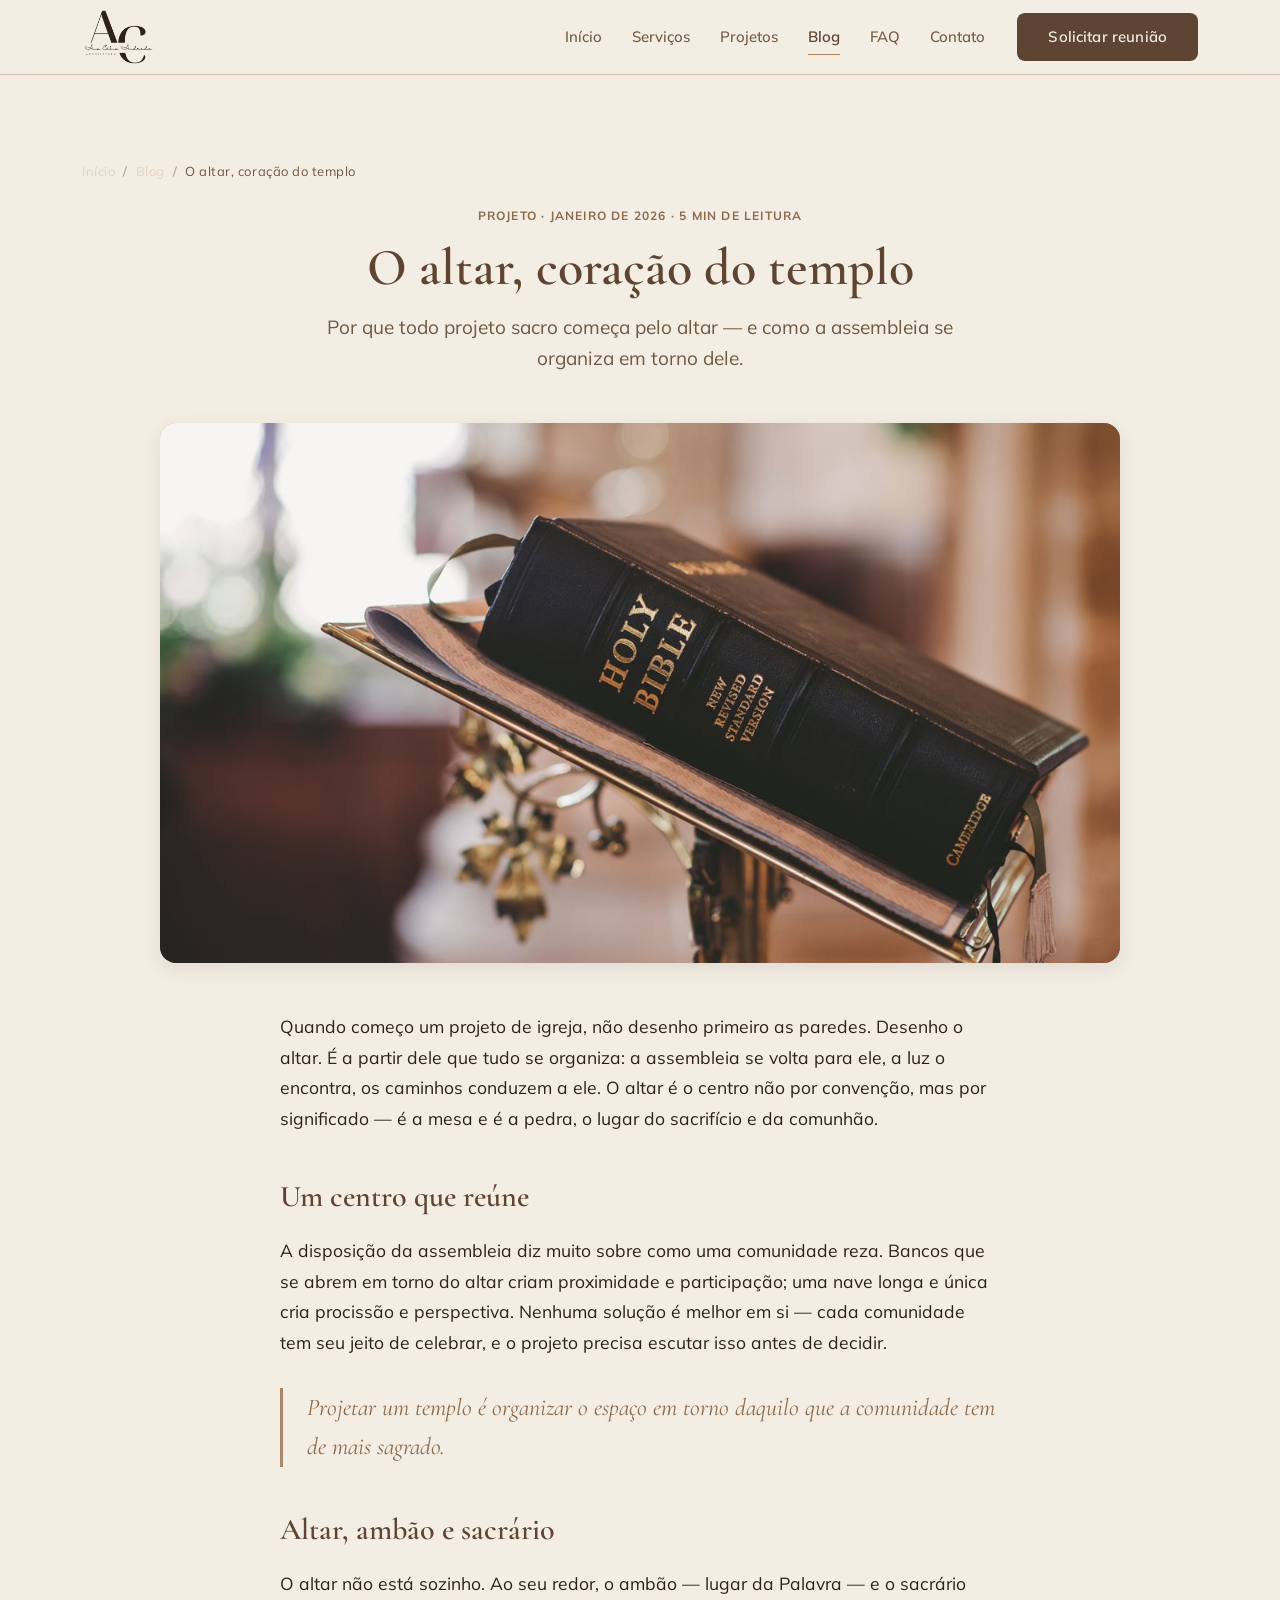
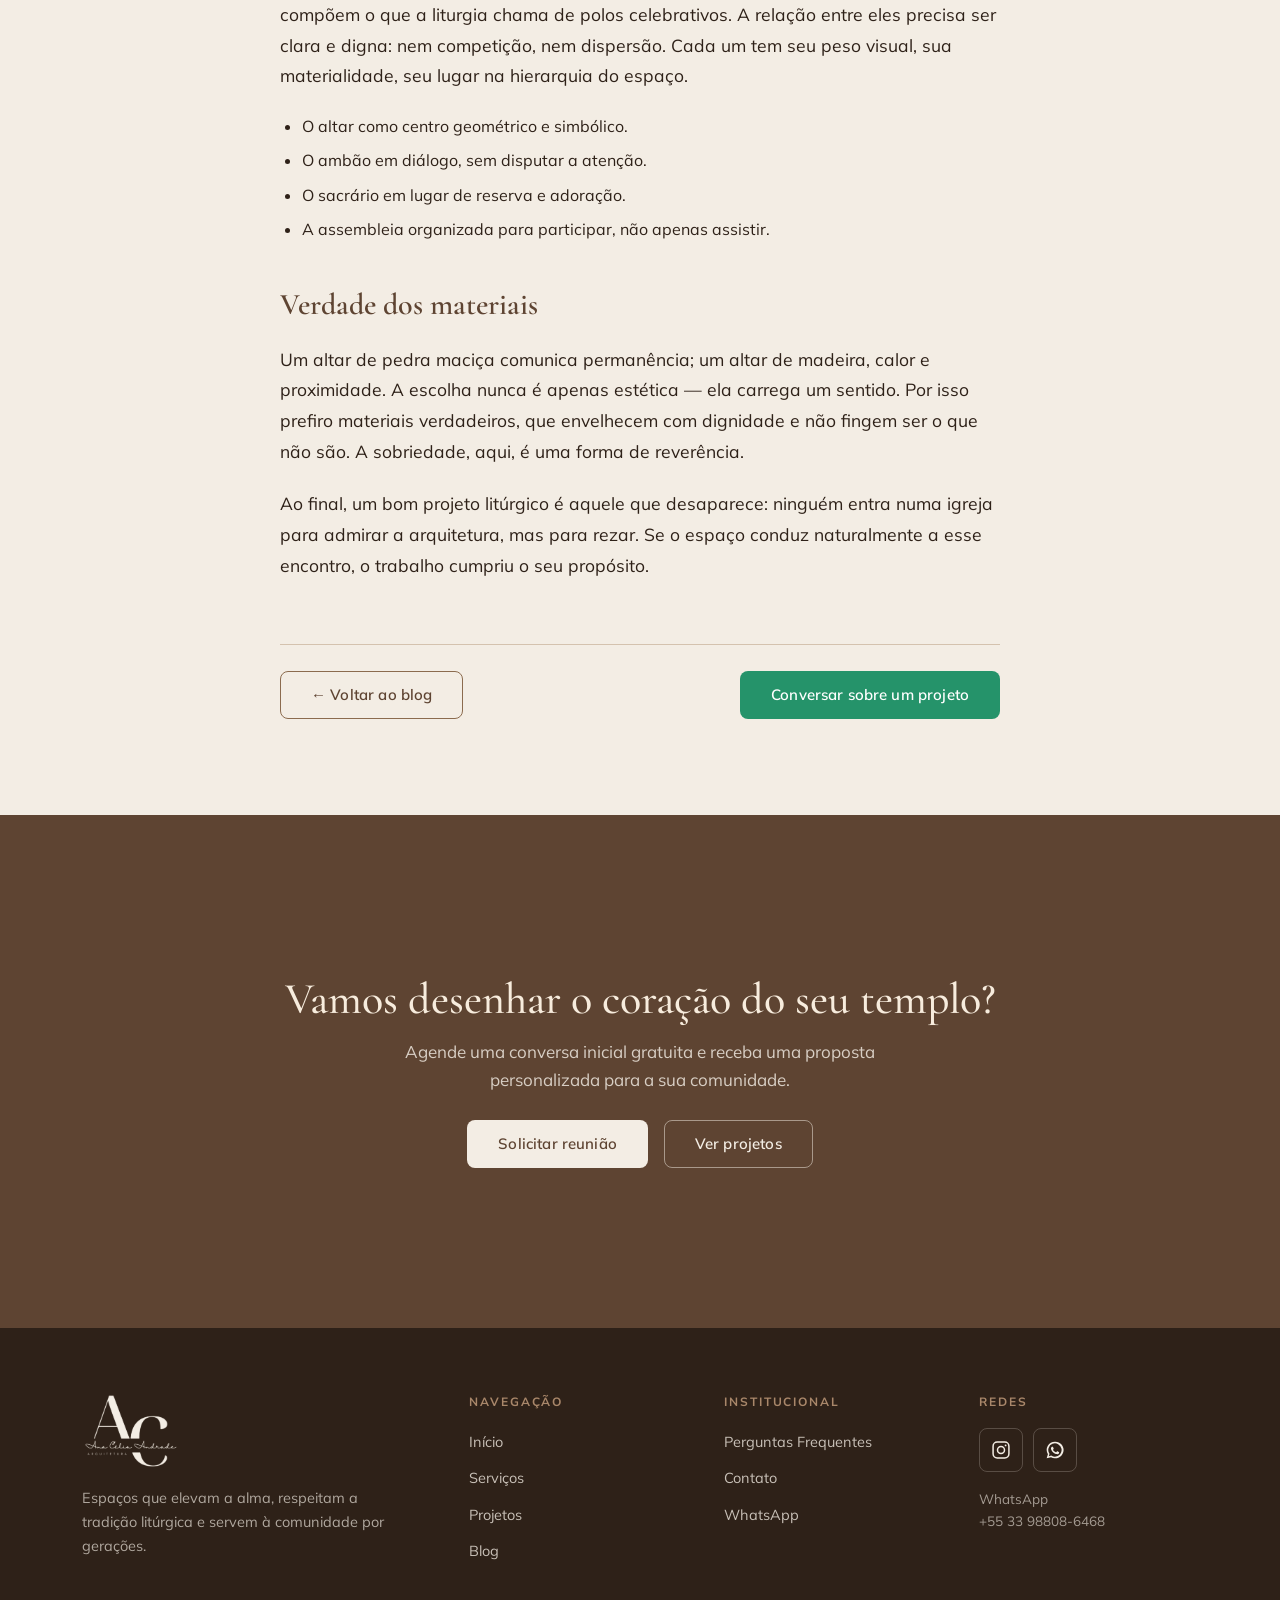
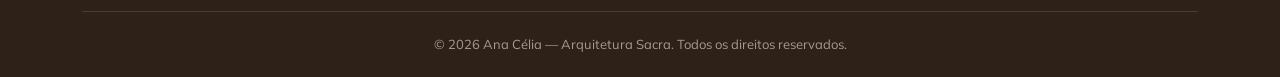
==== site/blog-altar-coracao.html @ 4736c99a "Cria site multi-página de Ana Célia — Arquitetura Sacra (v1) Site estático completo em /site: Home, " ====
<!DOCTYPE html>
<html lang="pt-BR">
<head>
<meta charset="UTF-8">
<meta name="viewport" content="width=device-width, initial-scale=1.0">
<meta name="description" content="Por que todo projeto sacro começa pelo altar — e como a assembleia se organiza em torno dele.">
<meta name="theme-color" content="#F3EDE4">
<title>O altar, coração do templo — Blog · Ana Célia</title>
<link rel="icon" type="image/png" sizes="32x32" href="assets/favicon-32.png">
<link rel="icon" type="image/png" sizes="64x64" href="assets/favicon-64.png">
<link rel="apple-touch-icon" href="assets/apple-touch-icon.png">
<script>document.documentElement.classList.add('has-anim');</script>
<link rel="preconnect" href="https://fonts.googleapis.com">
<link rel="preconnect" href="https://fonts.gstatic.com" crossorigin>
<link href="https://fonts.googleapis.com/css2?family=Cormorant+Garamond:ital,wght@0,400;0,500;0,600;1,400;1,500&family=Mulish:wght@400;500;600;700&display=swap" rel="stylesheet">
<link rel="stylesheet" href="assets/styles.css">
</head>
<body>

<a class="skip-link" href="#conteudo">Pular para o conteúdo</a>

<header class="site-header">
  <div class="wrap">
    <nav class="nav" aria-label="Navegação principal">
      <a href="index.html" class="brand" aria-label="Ana Célia Andrade — Arquitetura, início">
        <img src="assets/logo-dark.png" alt="Ana Célia Andrade — Arquitetura" class="brand-logo" width="90" height="72">
      </a>
      <button class="nav-toggle" id="navToggle" aria-expanded="false" aria-controls="navMenu" aria-label="Abrir menu de navegação">
        <svg class="icon-open" viewBox="0 0 24 24" fill="none" stroke="currentColor" stroke-width="2" stroke-linecap="round" aria-hidden="true"><line x1="3" y1="6" x2="21" y2="6"/><line x1="3" y1="12" x2="21" y2="12"/><line x1="3" y1="18" x2="21" y2="18"/></svg>
        <svg class="icon-close" viewBox="0 0 24 24" fill="none" stroke="currentColor" stroke-width="2" stroke-linecap="round" aria-hidden="true"><line x1="6" y1="6" x2="18" y2="18"/><line x1="6" y1="18" x2="18" y2="6"/></svg>
      </button>
      <div class="nav-menu" id="navMenu">
        <ul>
          <li><a class="nav-link" href="index.html">Início</a></li>
          <li><a class="nav-link" href="servicos.html">Serviços</a></li>
          <li><a class="nav-link" href="projetos.html">Projetos</a></li>
          <li><a class="nav-link" href="blog.html" aria-current="page">Blog</a></li>
          <li><a class="nav-link" href="faq.html">FAQ</a></li>
          <li><a class="nav-link" href="contato.html">Contato</a></li>
        </ul>
        <a href="contato.html" class="btn btn-primary nav-cta">Solicitar reunião</a>
      </div>
    </nav>
  </div>
</header>

<main id="conteudo">
  <article class="article">
    <div class="wrap">
      <nav class="breadcrumb" aria-label="Trilha de navegação" style="color:var(--text-muted);margin-bottom:24px"><a href="index.html">Início</a><span>/</span><a href="blog.html">Blog</a><span>/</span>O altar, coração do templo</nav>

      <div class="article-head" data-animate>
        <div class="post-meta">Projeto · Janeiro de 2026 · 5 min de leitura</div>
        <h1>O altar, coração do templo</h1>
        <p class="lede">Por que todo projeto sacro começa pelo altar — e como a assembleia se organiza em torno dele.</p>
      </div>

      <div class="article-cover" data-animate="fade">
        <img src="assets/ambao-biblia.jpg" alt="Bíblia aberta sobre ambão de metal dourado em ambiente de igreja" width="960" height="540" loading="lazy">
      </div>

      <div class="article-body">
        <p>Quando começo um projeto de igreja, não desenho primeiro as paredes. Desenho o altar. É a partir dele que tudo se organiza: a assembleia se volta para ele, a luz o encontra, os caminhos conduzem a ele. O altar é o centro não por convenção, mas por significado — é a mesa e é a pedra, o lugar do sacrifício e da comunhão.</p>

        <h2>Um centro que reúne</h2>
        <p>A disposição da assembleia diz muito sobre como uma comunidade reza. Bancos que se abrem em torno do altar criam proximidade e participação; uma nave longa e única cria procissão e perspectiva. Nenhuma solução é melhor em si — cada comunidade tem seu jeito de celebrar, e o projeto precisa escutar isso antes de decidir.</p>

        <blockquote>Projetar um templo é organizar o espaço em torno daquilo que a comunidade tem de mais sagrado.</blockquote>

        <h2>Altar, ambão e sacrário</h2>
        <p>O altar não está sozinho. Ao seu redor, o ambão — lugar da Palavra — e o sacrário compõem o que a liturgia chama de polos celebrativos. A relação entre eles precisa ser clara e digna: nem competição, nem dispersão. Cada um tem seu peso visual, sua materialidade, seu lugar na hierarquia do espaço.</p>

        <ul>
          <li>O altar como centro geométrico e simbólico.</li>
          <li>O ambão em diálogo, sem disputar a atenção.</li>
          <li>O sacrário em lugar de reserva e adoração.</li>
          <li>A assembleia organizada para participar, não apenas assistir.</li>
        </ul>

        <h2>Verdade dos materiais</h2>
        <p>Um altar de pedra maciça comunica permanência; um altar de madeira, calor e proximidade. A escolha nunca é apenas estética — ela carrega um sentido. Por isso prefiro materiais verdadeiros, que envelhecem com dignidade e não fingem ser o que não são. A sobriedade, aqui, é uma forma de reverência.</p>

        <p>Ao final, um bom projeto litúrgico é aquele que desaparece: ninguém entra numa igreja para admirar a arquitetura, mas para rezar. Se o espaço conduz naturalmente a esse encontro, o trabalho cumpriu o seu propósito.</p>
      </div>

      <div class="article-foot" data-animate="fade">
        <a href="blog.html" class="btn btn-secondary">← Voltar ao blog</a>
        <a href="https://wa.me/5533988086468" target="_blank" rel="noopener" class="btn btn-whats">Conversar sobre um projeto</a>
      </div>
    </div>
  </article>

  <section class="cta-band" aria-label="Convite ao contato">
    <div class="wrap" data-stagger>
      <h2 data-animate>Vamos desenhar o coração do seu templo?</h2>
      <p data-animate>Agende uma conversa inicial gratuita e receba uma proposta personalizada para a sua comunidade.</p>
      <div class="actions" data-animate>
        <a href="contato.html" class="btn btn-on-dark">Solicitar reunião</a>
        <a href="projetos.html" class="btn btn-ghost-dark">Ver projetos</a>
      </div>
    </div>
  </section>
</main>

<footer class="site-footer">
  <div class="wrap">
    <div class="footer-top" data-stagger>
      <div class="footer-brand" data-animate>
        <img src="assets/logo-light.png" alt="Ana Célia Andrade — Arquitetura" class="fb-logo" width="150" height="120">
        <p>Espaços que elevam a alma, respeitam a tradição litúrgica e servem à comunidade por gerações.</p>
      </div>
      <div class="footer-col" data-animate>
        <h4>Navegação</h4>
        <ul><li><a href="index.html">Início</a></li><li><a href="servicos.html">Serviços</a></li><li><a href="projetos.html">Projetos</a></li><li><a href="blog.html">Blog</a></li></ul>
      </div>
      <div class="footer-col" data-animate>
        <h4>Institucional</h4>
        <ul><li><a href="faq.html">Perguntas Frequentes</a></li><li><a href="contato.html">Contato</a></li><li><a href="https://wa.me/5533988086468" target="_blank" rel="noopener">WhatsApp</a></li></ul>
      </div>
      <div class="footer-col" data-animate>
        <h4>Redes</h4>
        <div class="social">
          <a href="https://www.instagram.com/anaceliandrade.arquiteta/" target="_blank" rel="noopener" aria-label="Instagram de Ana Célia (abre em nova aba)"><svg viewBox="0 0 24 24" fill="none" stroke="currentColor" stroke-width="1.8" aria-hidden="true"><rect x="2.5" y="2.5" width="19" height="19" rx="5"/><circle cx="12" cy="12" r="4.2"/><circle cx="17.5" cy="6.5" r="1.1" fill="currentColor" stroke="none"/></svg></a>
          <a href="https://wa.me/5533988086468" target="_blank" rel="noopener" aria-label="WhatsApp de Ana Célia (abre em nova aba)"><svg viewBox="0 0 24 24" fill="currentColor" aria-hidden="true"><path d="M12 2a9.9 9.9 0 00-8.5 15L2 22l5.2-1.4A10 10 0 1012 2zm0 18a8 8 0 01-4.1-1.1l-.3-.2-3 .8.8-2.9-.2-.3A8 8 0 1112 20zm4.4-5.6c-.24-.12-1.42-.7-1.64-.78-.22-.08-.38-.12-.54.12-.16.24-.62.78-.76.94-.14.16-.28.18-.52.06a6.5 6.5 0 01-1.92-1.18 7.2 7.2 0 01-1.33-1.65c-.14-.24 0-.37.1-.49.1-.1.24-.28.36-.42.12-.14.16-.24.24-.4.08-.16.04-.3-.02-.42-.06-.12-.54-1.3-.74-1.78-.2-.47-.4-.4-.54-.41h-.46c-.16 0-.42.06-.64.3-.22.24-.84.82-.84 2s.86 2.32.98 2.48c.12.16 1.7 2.6 4.12 3.64.58.25 1.03.4 1.38.5.58.19 1.1.16 1.52.1.46-.07 1.42-.58 1.62-1.14.2-.56.2-1.04.14-1.14-.06-.1-.22-.16-.46-.28z"/></svg></a>
        </div>
        <p style="margin-top:16px;color:rgba(243,237,228,.6);font-size:13.5px">WhatsApp<br>+55 33 98808-6468</p>
      </div>
    </div>
    <div class="footer-bottom">© <span data-year>2025</span> Ana Célia — Arquitetura Sacra. Todos os direitos reservados.</div>
  </div>
</footer>

<script src="assets/main.js"></script>
</body>
</html>
---- site/assets/styles.css ----
/* ===================================================================
   Ana Célia — Arquitetura Sacra · Design System compartilhado
   Base v1 — deriva de dados/design-system-ana-celia.html
   =================================================================== */

:root{
  /* Neutros / base */
  --linho:#F3EDE4; --areia:#E6DBCD; --marfim:#FBF8F2;
  /* Apoio / transição */
  --argila:#D4C2AE; --latte:#BFA38A;
  /* Ação / marca */
  --cafe-claro:#A9876A; --cafe:#8B6B4E;
  /* Contraste / texto */
  --cacau:#5E4432; --expresso:#2E2118; --texto-suave:#6F5942;

  /* Semânticos */
  --bg:var(--linho); --bg-alt:var(--areia); --surface:var(--marfim);
  --text:var(--expresso); --text-muted:var(--texto-suave);
  --primary:var(--cafe); --primary-strong:var(--cacau); --primary-soft:var(--cafe-claro);
  --border:var(--argila); --border-strong:var(--latte);

  /* Raios */
  --r-xs:4px; --r-sm:8px; --r-md:12px; --r-lg:16px; --r-xl:24px;
  /* Sombras (tint quente do Expresso) */
  --sh-sm:0 1px 2px rgba(46,33,24,.06);
  --sh-md:0 6px 20px rgba(46,33,24,.09);
  --sh-lg:0 16px 40px rgba(46,33,24,.13);
  /* Espaçamento (base 8) */
  --s-1:4px; --s-2:8px; --s-3:12px; --s-4:16px; --s-6:24px;
  --s-8:32px; --s-12:48px; --s-16:64px; --s-24:96px; --s-32:128px;

  --header-h:72px; --maxw:1180px;
  --ease:cubic-bezier(.22,.61,.36,1);
}

*{box-sizing:border-box;margin:0;padding:0}
html{scroll-behavior:smooth;scroll-padding-top:var(--header-h)}
body{
  background:var(--bg);color:var(--text);
  font-family:'Mulish',system-ui,sans-serif;font-size:16px;line-height:1.65;
  -webkit-font-smoothing:antialiased;overflow-x:hidden;
}
.wrap{max-width:var(--maxw);margin:0 auto;padding:0 32px}
.wrap-narrow{max-width:820px;margin:0 auto;padding:0 32px}
a{color:inherit;text-decoration:none}
img{max-width:100%;display:block}

/* ---- Acessibilidade ---- */
.skip-link{position:absolute;left:16px;top:-52px;z-index:200;background:var(--cacau);color:var(--linho);padding:10px 18px;border-radius:var(--r-sm);font-weight:600;font-size:14px;transition:top .2s ease}
.skip-link:focus{top:12px}
:focus-visible{outline:3px solid var(--cafe-claro);outline-offset:2px;border-radius:var(--r-xs)}
.sr-only{position:absolute;width:1px;height:1px;padding:0;margin:-1px;overflow:hidden;clip:rect(0,0,0,0);white-space:nowrap;border:0}

/* ---- Eyebrow ---- */
.eyebrow{font-family:'Mulish';font-weight:600;font-size:13px;letter-spacing:.18em;text-transform:uppercase;color:var(--primary);display:inline-flex;align-items:center;gap:10px}
.eyebrow::before{content:"";width:26px;height:1.5px;background:var(--primary-soft);display:inline-block}
.eyebrow.center::after{content:"";width:26px;height:1.5px;background:var(--primary-soft);display:inline-block}

/* ---- Botões ---- */
.btn{display:inline-flex;align-items:center;justify-content:center;gap:8px;font-family:'Mulish';font-weight:600;font-size:15px;min-height:48px;padding:14px 30px;border-radius:var(--r-sm);border:1.5px solid transparent;cursor:pointer;transition:background .2s ease,color .2s ease,box-shadow .2s ease,transform .2s ease,border-color .2s ease;letter-spacing:.01em;line-height:1.2;text-align:center}
.btn-primary{background:var(--primary-strong);color:var(--linho)}
.btn-primary:hover{background:var(--expresso);box-shadow:var(--sh-md);transform:translateY(-2px)}
.btn-secondary{background:transparent;border-color:var(--primary);color:var(--cacau)}
.btn-secondary:hover{background:var(--areia);transform:translateY(-2px)}
.btn-on-dark{background:var(--linho);color:var(--cacau)}
.btn-on-dark:hover{background:#fff;box-shadow:var(--sh-md);transform:translateY(-2px)}
.btn-ghost-dark{background:transparent;border-color:rgba(243,237,228,.5);color:var(--linho)}
.btn-ghost-dark:hover{background:rgba(243,237,228,.12);border-color:var(--linho)}
.btn-whats{background:#25936a;color:#fff}
.btn-whats:hover{background:#1f7d5a;box-shadow:var(--sh-md);transform:translateY(-2px)}
.btn .arrow{transition:transform .2s ease}
.btn:hover .arrow{transform:translateX(3px)}

/* ---- Cabeçalho ---- */
.site-header{position:sticky;top:0;z-index:100;background:rgba(243,237,228,.85);backdrop-filter:saturate(140%) blur(10px);-webkit-backdrop-filter:saturate(140%) blur(10px);border-bottom:1px solid var(--border);transition:background .35s ease,box-shadow .35s ease,border-color .35s ease}
.site-header.scrolled{background:rgba(243,237,228,.95);box-shadow:0 6px 24px rgba(46,33,24,.09);border-color:var(--border-strong)}
.nav{display:flex;align-items:center;justify-content:space-between;min-height:var(--header-h);gap:24px;transition:min-height .35s ease}
.site-header.scrolled .nav{min-height:60px}
.brand{display:flex;align-items:center;padding:8px 0}
.brand .brand-logo{height:58px;width:auto;display:block;transition:height .35s ease}
.site-header.scrolled .brand-logo{height:46px}
.nav-menu{display:flex;align-items:center;gap:8px}
.nav-menu ul{display:flex;align-items:center;gap:2px;list-style:none}
.nav-menu a.nav-link{position:relative;display:inline-block;font-weight:500;font-size:15px;color:var(--text-muted);padding:10px 14px;border-radius:var(--r-sm);transition:color .18s ease,background .18s ease}
.nav-menu a.nav-link:hover{color:var(--cacau);background:var(--areia)}
.nav-menu a.nav-link[aria-current="page"]{color:var(--cacau);font-weight:600}
.nav-menu a.nav-link[aria-current="page"]::after{content:"";position:absolute;left:14px;right:14px;bottom:4px;height:1.5px;background:var(--primary-soft)}
.nav-cta{margin-left:10px}
.nav-toggle{display:none;align-items:center;justify-content:center;width:46px;height:46px;background:transparent;border:1px solid var(--border);border-radius:var(--r-sm);cursor:pointer;color:var(--cacau)}
.nav-toggle svg{width:22px;height:22px}
.nav-toggle .icon-close{display:none}
.nav-toggle[aria-expanded="true"] .icon-open{display:none}
.nav-toggle[aria-expanded="true"] .icon-close{display:block}

/* ---- Hero (Home) ---- */
.hero{position:relative;min-height:calc(100vh - var(--header-h));min-height:640px;display:flex;align-items:center;overflow:hidden}
.hero-media{position:absolute;inset:0;z-index:0}
.hero-media img{position:absolute;top:-8%;left:0;width:100%;height:116%;object-fit:cover;object-position:center 38%;will-change:transform}
.hero-media::after{content:"";position:absolute;inset:0;background:linear-gradient(180deg,rgba(46,33,24,.55) 0%,rgba(46,33,24,.40) 42%,rgba(46,33,24,.78) 100%),radial-gradient(120% 80% at 50% 30%,rgba(94,68,50,.12),transparent 70%)}
.hero .wrap{position:relative;z-index:1;width:100%;text-align:center;padding-top:64px;padding-bottom:72px}
.hero .eyebrow{color:#E9D9C4;justify-content:center;margin-bottom:22px}
.hero .eyebrow::before,.hero .eyebrow::after{background:var(--cafe-claro)}
.hero h1{font-family:'Cormorant Garamond',serif;font-weight:500;font-size:clamp(46px,8vw,86px);line-height:1.0;letter-spacing:-.01em;color:#FBF6EE;margin:0 auto 24px;max-width:16ch;text-shadow:0 2px 24px rgba(20,12,6,.4)}
.hero h1 em{font-style:italic;font-weight:500;color:#EBC9A3;display:block}
.hero p.subtitle{max-width:620px;margin:0 auto 36px;color:#F0E7DA;font-size:clamp(17px,2.2vw,20px);font-weight:400;text-shadow:0 1px 12px rgba(20,12,6,.45)}
.hero .actions{display:flex;justify-content:center;gap:16px;flex-wrap:wrap}
.hero-scroll{position:absolute;left:50%;bottom:22px;transform:translateX(-50%);z-index:1;color:#EAD9C3;font-size:11px;letter-spacing:.22em;text-transform:uppercase;display:flex;flex-direction:column;align-items:center;gap:8px;opacity:.9}
.hero-scroll span.line{width:1px;height:34px;background:linear-gradient(var(--cafe-claro),transparent);animation:scrollpulse 2.2s ease-in-out infinite}
@keyframes scrollpulse{0%,100%{opacity:.3;transform:scaleY(.6)}50%{opacity:1;transform:scaleY(1)}}

/* ---- Page hero (páginas internas) ---- */
.page-hero{position:relative;overflow:hidden;color:var(--linho);text-align:center}
.page-hero-media{position:absolute;inset:0;z-index:0}
.page-hero-media img{position:absolute;top:-8%;left:0;width:100%;height:116%;object-fit:cover;object-position:center 42%;will-change:transform}
.page-hero-media::after{content:"";position:absolute;inset:0;background:linear-gradient(180deg,rgba(46,33,24,.62),rgba(46,33,24,.72))}
.page-hero .wrap{position:relative;z-index:1;padding:var(--s-24) 0 var(--s-16)}
.page-hero .eyebrow{color:#E9D9C4;justify-content:center;margin-bottom:16px}
.page-hero .eyebrow::before,.page-hero .eyebrow::after{background:var(--cafe-claro)}
.page-hero h1{font-family:'Cormorant Garamond',serif;font-weight:500;font-size:clamp(40px,6vw,68px);line-height:1.03;color:#FBF6EE;margin:0 auto 16px;max-width:18ch;text-shadow:0 2px 20px rgba(20,12,6,.35)}
.page-hero p{max-width:600px;margin:0 auto;color:#F0E7DA;font-size:clamp(16px,2vw,19px)}
.breadcrumb{margin-top:22px;font-size:13px;letter-spacing:.04em;color:#E4D4C0}
.breadcrumb a{color:#E4D4C0}
.breadcrumb a:hover{color:#fff;text-decoration:underline}
.breadcrumb span{opacity:.6;margin:0 8px}

/* ---- Barra de destaques (mais enxuta) ---- */
.highlights{background:var(--cacau);color:var(--linho)}
.highlights ul{list-style:none;display:grid;grid-template-columns:repeat(3,1fr);text-align:center}
.highlights li{padding:20px 16px;display:flex;flex-direction:row;align-items:center;justify-content:center;gap:10px}
.highlights li + li{border-left:1px solid rgba(243,237,228,.16)}
.highlights .stat{font-family:'Cormorant Garamond',serif;font-weight:500;font-size:clamp(26px,3.2vw,34px);line-height:1;color:#F7ECDD}
.highlights .stat-label{font-size:13.5px;color:rgba(243,237,228,.82);letter-spacing:.02em;text-align:left;max-width:14ch}
.highlights .stat-single{font-family:'Cormorant Garamond',serif;font-style:italic;font-size:clamp(18px,2.2vw,23px);color:#F7ECDD}

/* ---- Seção ---- */
section{padding:var(--s-24) 0}
.sec-head{margin-bottom:var(--s-12);max-width:660px}
.sec-head.center{margin-left:auto;margin-right:auto;text-align:center}
.sec-head.center .eyebrow{justify-content:center}
.sec-head h2{font-family:'Cormorant Garamond',serif;font-weight:600;font-size:clamp(33px,4.6vw,48px);line-height:1.05;color:var(--cacau);margin:14px 0 14px}
.sec-head p{color:var(--text-muted);font-size:17px}
.section-alt{background:var(--bg-alt);border-top:1px solid var(--border);border-bottom:1px solid var(--border)}

/* ---- A Arquiteta ---- */
.about{background:var(--bg-alt);border-top:1px solid var(--border);border-bottom:1px solid var(--border)}
.about-grid{display:grid;grid-template-columns:1fr 1fr;gap:var(--s-16);align-items:center}
.about-figure{position:relative}
.about-figure .frame{position:relative;border-radius:280px 280px var(--r-lg) var(--r-lg);overflow:hidden;box-shadow:var(--sh-lg);border:1px solid var(--border-strong);aspect-ratio:4/5;background:var(--latte)}
.about-figure .frame img{width:100%;height:100%;object-fit:cover;object-position:center 42%}
.about-figure .badge{position:absolute;right:-14px;bottom:26px;background:var(--marfim);border:1px solid var(--border);border-radius:var(--r-md);box-shadow:var(--sh-md);padding:14px 20px;text-align:center}
.about-figure .badge b{display:block;font-family:'Cormorant Garamond',serif;font-size:30px;color:var(--cacau);line-height:1}
.about-figure .badge span{font-size:12px;color:var(--text-muted);letter-spacing:.04em}
.about-body h2,.about-body h3{font-family:'Cormorant Garamond',serif;font-weight:600;font-size:clamp(30px,4vw,44px);color:var(--cacau);line-height:1.04;margin:14px 0 22px}
.about-body p{color:var(--text-muted);font-size:17px;margin-bottom:18px;max-width:58ch}
.about-body .btn{margin-top:4px}
/* tira de miniaturas (mais fotos dela) */
.photo-strip{display:grid;grid-template-columns:repeat(3,1fr);gap:14px;margin-top:26px}
.photo-strip figure{border-radius:var(--r-md);overflow:hidden;aspect-ratio:1/1;box-shadow:var(--sh-sm);border:1px solid var(--border);background:var(--latte)}
.photo-strip img{width:100%;height:100%;object-fit:cover;transition:transform .5s ease}
.photo-strip figure:hover img{transform:scale(1.06)}

/* ---- Cards de benefício / razões ---- */
.reasons-grid{display:grid;grid-template-columns:repeat(2,1fr);gap:24px}
.reason{background:var(--surface);border:1px solid var(--border);border-radius:var(--r-lg);padding:34px 32px;box-shadow:var(--sh-sm);position:relative;overflow:hidden;transition:transform .25s ease,box-shadow .25s ease,border-color .25s ease}
.reason::before{content:"";position:absolute;left:0;top:0;bottom:0;width:3px;background:var(--primary-soft);transform:scaleY(0);transform-origin:top;transition:transform .3s ease}
.reason:hover{transform:translateY(-5px);box-shadow:var(--sh-lg);border-color:var(--border-strong)}
.reason:hover::before{transform:scaleY(1)}
.reason .icon{width:52px;height:52px;border-radius:var(--r-md);background:linear-gradient(150deg,var(--areia),var(--argila));display:flex;align-items:center;justify-content:center;color:var(--cacau);margin-bottom:20px}
.reason .icon svg{width:26px;height:26px}
.reason .num{font-family:'Cormorant Garamond',serif;font-style:italic;color:var(--primary-soft);font-size:22px;position:absolute;top:26px;right:30px}
.reason h3,.reason h4{font-family:'Cormorant Garamond',serif;font-weight:600;font-size:26px;color:var(--cacau);margin-bottom:10px;line-height:1.1}
.reason p{color:var(--text-muted);font-size:15.5px}

/* ---- Manifesto ---- */
.manifesto{position:relative;overflow:hidden;color:var(--linho);text-align:center}
.manifesto-media{position:absolute;inset:0;z-index:0}
.manifesto-media img{position:absolute;top:-11%;left:0;width:100%;height:122%;object-fit:cover;object-position:center 55%;will-change:transform}
.manifesto-media::after{content:"";position:absolute;inset:0;background:linear-gradient(180deg,rgba(46,33,24,.86),rgba(46,33,24,.9))}
.manifesto .wrap{position:relative;z-index:1;padding:var(--s-24) 0}
.manifesto .mark{font-family:'Cormorant Garamond',serif;font-size:80px;line-height:.4;color:var(--cafe-claro);display:block;height:44px}
.manifesto blockquote{font-family:'Cormorant Garamond',serif;font-weight:500;font-style:italic;font-size:clamp(28px,4.4vw,46px);line-height:1.22;max-width:20ch;margin:0 auto;color:#F6ECDE}
.manifesto cite{display:block;margin-top:26px;font-family:'Mulish';font-style:normal;font-weight:600;font-size:13px;letter-spacing:.2em;text-transform:uppercase;color:var(--cafe-claro)}

/* ---- Processo ---- */
.process-grid{display:grid;grid-template-columns:1fr 1fr;gap:var(--s-16);align-items:center}
.steps{display:flex;flex-direction:column}
.step{display:grid;grid-template-columns:auto 1fr;gap:22px;padding:24px 0;border-bottom:1px solid var(--border);position:relative}
.step:last-child{border-bottom:none}
.step .st-num{width:56px;height:56px;border-radius:50%;border:1.5px solid var(--border-strong);display:flex;align-items:center;justify-content:center;font-family:'Cormorant Garamond',serif;font-size:24px;color:var(--cafe);background:var(--surface);transition:background .25s ease,color .25s ease,border-color .25s ease}
.step:hover .st-num{background:var(--cacau);color:var(--linho);border-color:var(--cacau)}
.step h3,.step h4{font-family:'Cormorant Garamond',serif;font-weight:600;font-size:24px;color:var(--cacau);margin-bottom:6px;line-height:1.1}
.step p{color:var(--text-muted);font-size:15.5px;max-width:46ch}
.process-figure{position:relative}
.process-figure .pf-main{position:relative;border-radius:var(--r-lg) var(--r-lg) 200px 200px;overflow:hidden;box-shadow:var(--sh-lg);border:1px solid var(--border-strong);aspect-ratio:4/5;background:var(--latte)}
.process-figure .pf-main img{width:100%;height:100%;object-fit:cover;object-position:center 40%}
.process-figure .pf-inset{position:absolute;left:-22px;bottom:-22px;width:50%;aspect-ratio:4/3;border-radius:var(--r-md);overflow:hidden;box-shadow:var(--sh-lg);border:4px solid var(--marfim);background:var(--areia)}
.process-figure .pf-inset img{width:100%;height:100%;object-fit:cover}

/* ---- Projetos ---- */
.projects-grid{display:grid;grid-template-columns:repeat(3,1fr);gap:28px}
.project-card{background:var(--surface);border:1px solid var(--border);border-radius:var(--r-lg);overflow:hidden;box-shadow:var(--sh-sm);transition:transform .25s ease,box-shadow .25s ease}
.project-card:hover{transform:translateY(-6px);box-shadow:var(--sh-lg)}
.project-img{position:relative;margin:14px 14px 0;border-radius:160px 160px 0 0;overflow:hidden;aspect-ratio:3/3.4;background:var(--latte)}
.project-img img{width:100%;height:100%;object-fit:cover;transition:transform .6s ease}
.project-card:hover .project-img img{transform:scale(1.05)}
.project-img::after{content:"";position:absolute;inset:0;background:linear-gradient(180deg,rgba(46,33,24,.05),rgba(46,33,24,.22))}
.project-body{padding:20px 22px 24px}
.project-body .cat{font-size:12px;letter-spacing:.14em;text-transform:uppercase;color:var(--primary);font-weight:700}
.project-body h3,.project-body h5{font-family:'Cormorant Garamond',serif;font-weight:600;font-size:25px;color:var(--cacau);margin:5px 0 7px;line-height:1.1}
.project-body p{font-size:14px;color:var(--text-muted)}
.projects-note{text-align:center;margin-top:var(--s-12);color:var(--text-muted);font-size:14.5px;font-style:italic}
/* filtro de categorias */
.filter-bar{display:flex;flex-wrap:wrap;gap:10px;justify-content:center;margin-bottom:var(--s-12)}
.filter-btn{font-family:'Mulish';font-weight:600;font-size:14px;color:var(--text-muted);background:transparent;border:1px solid var(--border);border-radius:999px;padding:10px 20px;min-height:44px;cursor:pointer;transition:all .2s ease}
.filter-btn:hover{border-color:var(--primary);color:var(--cacau)}
.filter-btn.active{background:var(--cacau);border-color:var(--cacau);color:var(--linho)}
.project-card.is-hidden{display:none}

/* ---- Blog ---- */
.blog-grid{display:grid;grid-template-columns:repeat(3,1fr);gap:28px}
.post-card{display:flex;flex-direction:column;background:var(--surface);border:1px solid var(--border);border-radius:var(--r-lg);overflow:hidden;box-shadow:var(--sh-sm);transition:transform .25s ease,box-shadow .25s ease}
.post-card:hover{transform:translateY(-6px);box-shadow:var(--sh-lg)}
.post-thumb{aspect-ratio:16/10;overflow:hidden;background:var(--latte)}
.post-thumb img{width:100%;height:100%;object-fit:cover;transition:transform .6s ease}
.post-card:hover .post-thumb img{transform:scale(1.05)}
.post-body{padding:22px 24px 26px;display:flex;flex-direction:column;flex:1}
.post-meta{font-size:12px;letter-spacing:.1em;text-transform:uppercase;color:var(--primary);font-weight:700;margin-bottom:8px}
.post-body h3{font-family:'Cormorant Garamond',serif;font-weight:600;font-size:24px;color:var(--cacau);line-height:1.14;margin-bottom:10px}
.post-body p{color:var(--text-muted);font-size:15px;margin-bottom:16px}
.post-more{margin-top:auto;font-weight:600;font-size:14px;color:var(--cafe);display:inline-flex;align-items:center;gap:6px}
.post-card:hover .post-more{color:var(--cacau)}
.post-more .arrow{transition:transform .2s ease}
.post-card:hover .post-more .arrow{transform:translateX(3px)}
/* artigo */
.article{padding:var(--s-16) 0 var(--s-24)}
.article-head{max-width:760px;margin:0 auto var(--s-12);text-align:center}
.article-head .post-meta{margin-bottom:14px}
.article-head h1{font-family:'Cormorant Garamond',serif;font-weight:600;font-size:clamp(32px,5vw,52px);line-height:1.08;color:var(--cacau);margin-bottom:16px}
.article-head .lede{color:var(--text-muted);font-size:19px;max-width:60ch;margin:0 auto}
.article-cover{max-width:960px;margin:0 auto var(--s-12);border-radius:var(--r-lg);overflow:hidden;box-shadow:var(--sh-md);aspect-ratio:16/9;background:var(--latte)}
.article-cover img{width:100%;height:100%;object-fit:cover}
.article-body{max-width:720px;margin:0 auto}
.article-body p{font-size:17.5px;color:var(--text);margin-bottom:22px;line-height:1.75}
.article-body h2{font-family:'Cormorant Garamond',serif;font-weight:600;font-size:30px;color:var(--cacau);margin:38px 0 14px}
.article-body blockquote{font-family:'Cormorant Garamond',serif;font-style:italic;font-size:24px;color:var(--cafe);border-left:3px solid var(--primary-soft);padding-left:24px;margin:30px 0}
.article-body ul{margin:0 0 22px 22px;color:var(--text)}
.article-body li{margin-bottom:8px}
.article-foot{max-width:720px;margin:var(--s-16) auto 0;padding-top:26px;border-top:1px solid var(--border);display:flex;justify-content:space-between;align-items:center;gap:16px;flex-wrap:wrap}

/* ---- FAQ ---- */
.faq-list{max-width:820px;margin:0 auto;border-top:1px solid var(--border)}
.faq-item{border-bottom:1px solid var(--border)}
.faq-q{width:100%;background:transparent;border:none;cursor:pointer;display:flex;align-items:center;justify-content:space-between;gap:20px;padding:26px 4px;text-align:left;font-family:'Cormorant Garamond',serif;font-weight:600;font-size:clamp(19px,2.4vw,23px);color:var(--cacau);min-height:44px}
.faq-q:hover{color:var(--expresso)}
.faq-icon{flex:0 0 auto;width:28px;height:28px;position:relative;color:var(--primary-soft)}
.faq-icon::before,.faq-icon::after{content:"";position:absolute;background:currentColor;border-radius:2px;top:50%;left:50%;transform:translate(-50%,-50%)}
.faq-icon::before{width:16px;height:2px}
.faq-icon::after{width:2px;height:16px;transition:transform .25s ease}
.faq-q[aria-expanded="true"] .faq-icon::after{transform:translate(-50%,-50%) scaleY(0)}
.faq-a{overflow:hidden;max-height:0;transition:max-height .3s ease}
.faq-a-inner{padding:0 4px 28px;color:var(--text-muted);font-size:16.5px;max-width:74ch}

/* ---- Contato ---- */
.contact{background:var(--bg);border-top:1px solid var(--border)}
.contact-grid{display:grid;grid-template-columns:1fr 1fr;gap:var(--s-16);align-items:start}
.contact-copy p{color:var(--text-muted);font-size:17px;max-width:46ch;margin-bottom:26px}
.contact-list{list-style:none;display:flex;flex-direction:column;gap:14px}
.contact-list li{display:flex;align-items:center;gap:14px;color:var(--text)}
.contact-list li a{display:flex;align-items:center;gap:14px;color:inherit;width:100%}
.contact-list li a:hover .ci{background:var(--cacau);color:var(--linho)}
.contact-list li a:hover b{color:var(--cacau)}
.contact-list .ci{width:44px;height:44px;flex:0 0 auto;border-radius:var(--r-md);background:var(--areia);display:flex;align-items:center;justify-content:center;color:var(--cacau);transition:background .2s ease,color .2s ease}
.contact-list .ci svg{width:20px;height:20px}
.contact-list b{display:block;font-size:15px}
.contact-list span{font-size:13.5px;color:var(--text-muted)}
.contact-form{background:var(--surface);border:1px solid var(--border);border-radius:var(--r-lg);padding:34px;box-shadow:var(--sh-md)}
.field{display:flex;flex-direction:column;gap:7px;width:100%;margin-bottom:18px}
.field label{font-family:'Mulish';font-weight:600;font-size:13.5px;color:var(--text-muted)}
.field input,.field textarea{font-family:'Mulish';font-size:15px;color:var(--text);background:var(--linho);border:1px solid var(--border);border-radius:var(--r-sm);padding:14px 16px;width:100%;min-height:48px;transition:border-color .18s ease,box-shadow .18s ease}
.field input::placeholder,.field textarea::placeholder{color:var(--latte)}
.field input:focus,.field textarea:focus{outline:none;border-color:var(--cafe);box-shadow:0 0 0 3px rgba(169,135,106,.28)}
.field textarea{resize:vertical;min-height:130px}
.contact-form .btn{width:100%;margin-top:6px}
.form-hint{margin-top:12px;font-size:12.5px;color:var(--text-muted);text-align:center;line-height:1.5}
.form-status{margin-top:10px;font-size:14.5px;color:var(--cacau);font-weight:600;text-align:center;min-height:1.2em}
/* chips de assunto (interativo) */
.chips{display:flex;flex-wrap:wrap;gap:10px;margin-bottom:6px}
.chip{font-family:'Mulish';font-weight:600;font-size:13px;color:var(--cacau);background:var(--linho);border:1px solid var(--border);border-radius:999px;padding:9px 16px;min-height:40px;cursor:pointer;transition:all .18s ease}
.chip:hover{border-color:var(--primary);background:var(--areia)}
.chip.active{background:var(--cacau);border-color:var(--cacau);color:var(--linho)}
/* faixa CTA */
.cta-band{background:var(--cacau);color:var(--linho);text-align:center}
.cta-band .wrap{padding:var(--s-16) 0}
.cta-band h2{font-family:'Cormorant Garamond',serif;font-weight:500;font-size:clamp(30px,4.4vw,44px);color:#F7ECDD;margin-bottom:14px;line-height:1.1}
.cta-band p{color:rgba(243,237,228,.82);max-width:52ch;margin:0 auto 26px;font-size:17px}
.cta-band .actions{display:flex;gap:16px;justify-content:center;flex-wrap:wrap}

/* ---- Rodapé ---- */
.site-footer{background:var(--expresso);color:var(--linho)}
.footer-top{display:grid;grid-template-columns:1.6fr 1fr 1fr 1fr;gap:36px;padding:var(--s-16) 0 var(--s-12)}
.footer-brand .fb-logo{height:78px;width:auto;display:block;margin-bottom:4px}
.footer-brand p{color:rgba(243,237,228,.66);font-size:14.5px;max-width:34ch;margin-top:16px}
.footer-col h4{font-family:'Mulish';font-weight:700;font-size:12px;letter-spacing:.16em;text-transform:uppercase;color:var(--cafe-claro);margin-bottom:16px}
.footer-col ul{list-style:none;display:flex;flex-direction:column;gap:10px}
.footer-col a{color:rgba(243,237,228,.78);font-size:14.5px;transition:color .18s ease}
.footer-col a:hover{color:var(--linho)}
.social{display:flex;gap:10px;align-items:center;margin-top:6px}
.social a{display:inline-flex;align-items:center;justify-content:center;width:44px;height:44px;border-radius:var(--r-sm);border:1px solid rgba(243,237,228,.22);color:var(--linho);transition:background .2s ease,border-color .2s ease,transform .2s ease}
.social a:hover{background:rgba(243,237,228,.12);border-color:rgba(243,237,228,.5);transform:translateY(-2px)}
.social svg{width:20px;height:20px}
.footer-bottom{border-top:1px solid rgba(243,237,228,.14);padding:22px 0;text-align:center;color:rgba(243,237,228,.6);font-size:13px}

/* ===================== Animações ===================== */
html.has-anim [data-animate]{opacity:0;transform:translateY(54px);transition:opacity .85s var(--ease),transform .85s var(--ease);transition-delay:var(--d,0ms);will-change:opacity,transform}
html.has-anim [data-animate="fade"]{transform:translateY(22px)}
html.has-anim [data-animate="left"]{transform:translateX(-60px)}
html.has-anim [data-animate="right"]{transform:translateX(60px)}
html.has-anim [data-animate="zoom"]{transform:scale(1.06)}
html.has-anim [data-animate].is-visible{opacity:1;transform:none}
/* Text reveal */
html.has-anim .rv-split{opacity:0}
html.has-anim .rv-split.rv-armed{opacity:1}
.rv-word{display:inline-block;opacity:0;transform:translateY(.85em);filter:blur(14px);transition:opacity .72s var(--ease),transform .72s var(--ease),filter .72s var(--ease);transition-delay:calc(var(--base,0ms) + var(--wi,0)*72ms);will-change:opacity,transform,filter}
.rv-split.rv-in .rv-word{opacity:1;transform:none;filter:blur(0)}
.hero h1.rv-split,.page-hero h1.rv-split{--base:200ms}
/* Image mask reveal — cortina em arco */
.project-img::before,.about-figure .frame::before,.post-thumb::before{content:"";position:absolute;inset:0;z-index:3;background:var(--areia);transform:translateY(0);transition:transform .8s var(--ease);transition-delay:var(--d,0ms)}
.post-thumb{position:relative}
.project-card.is-visible .project-img::before,.about-figure.is-visible .frame::before,.post-card.is-visible .post-thumb::before{transform:translateY(-101%)}

/* ===================== Responsivo ===================== */
@media(max-width:960px){
  .footer-top{grid-template-columns:1fr 1fr;gap:32px}
  .footer-brand{grid-column:1 / -1}
}
@media(max-width:920px){
  .about-grid{grid-template-columns:1fr;gap:var(--s-12);max-width:560px;margin:0 auto}
  .about-figure{order:-1}
  .process-grid{grid-template-columns:1fr;gap:var(--s-16);max-width:560px;margin:0 auto}
  .process-figure{order:-1;max-width:440px}
  .contact-grid{grid-template-columns:1fr;gap:var(--s-12)}
  .projects-grid,.blog-grid{grid-template-columns:repeat(2,1fr)}
}
@media(max-width:768px){
  .nav-toggle{display:inline-flex}
  .nav-menu{position:absolute;left:0;right:0;top:100%;flex-direction:column;align-items:stretch;gap:0;background:var(--linho);border-bottom:1px solid var(--border);box-shadow:var(--sh-md);padding:12px 32px 24px;transform:translateY(-8px);opacity:0;visibility:hidden;transition:opacity .2s ease,transform .2s ease,visibility .2s ease}
  .nav-menu.open{transform:translateY(0);opacity:1;visibility:visible}
  .nav-menu ul{flex-direction:column;align-items:stretch;gap:2px;width:100%}
  .nav-menu a.nav-link{padding:14px 12px;font-size:16px}
  .nav-menu a.nav-link[aria-current="page"]::after{display:none}
  .nav-cta{margin:12px 0 0}
  .nav-cta .btn{width:100%}
  .reasons-grid{grid-template-columns:1fr}
  .projects-grid,.blog-grid{grid-template-columns:1fr;max-width:440px;margin:0 auto}
}
@media(max-width:600px){
  .wrap,.wrap-narrow{padding:0 20px}
  section{padding:var(--s-16) 0}
  .hero{min-height:88vh;padding:0}
  .hero .wrap{padding-top:72px;padding-bottom:80px}
  .hero h1{font-size:clamp(33px,8.4vw,48px);max-width:15ch}
  .hero h1 em{display:inline}
  .hero .eyebrow{font-size:11px;letter-spacing:.12em;flex-wrap:wrap}
  .hero .eyebrow::before,.hero .eyebrow::after{width:18px}
  .eyebrow{letter-spacing:.12em}
  .hero .actions,.cta-band .actions{flex-direction:column}
  .hero .actions .btn,.cta-band .actions .btn{width:100%}
  .highlights ul{grid-template-columns:1fr}
  .highlights li{justify-content:flex-start;padding:16px 20px}
  .highlights li + li{border-left:none;border-top:1px solid rgba(243,237,228,.16)}
  .highlights .stat-label{max-width:none}
  .step{grid-template-columns:1fr;gap:12px}
  .step .st-num{width:48px;height:48px;font-size:21px}
  .footer-top{grid-template-columns:1fr;gap:28px}
  .about-figure .badge{right:12px}
  .article-foot{flex-direction:column;align-items:flex-start}
}

@media(prefers-reduced-motion:reduce){
  html{scroll-behavior:auto}
  *{transition:none !important;animation:none !important}
  .project-card:hover .project-img img{transform:none}
  html.has-anim [data-animate]{opacity:1 !important;transform:none !important}
  [data-parallax]{transform:none !important}
  .hero-media img,.manifesto-media img,.page-hero-media img{top:0;height:100%}
  .rv-word{opacity:1 !important;transform:none !important;filter:none !important}
  html.has-anim .rv-split{opacity:1 !important}
  .project-img::before,.about-figure .frame::before,.post-thumb::before{display:none !important}
}
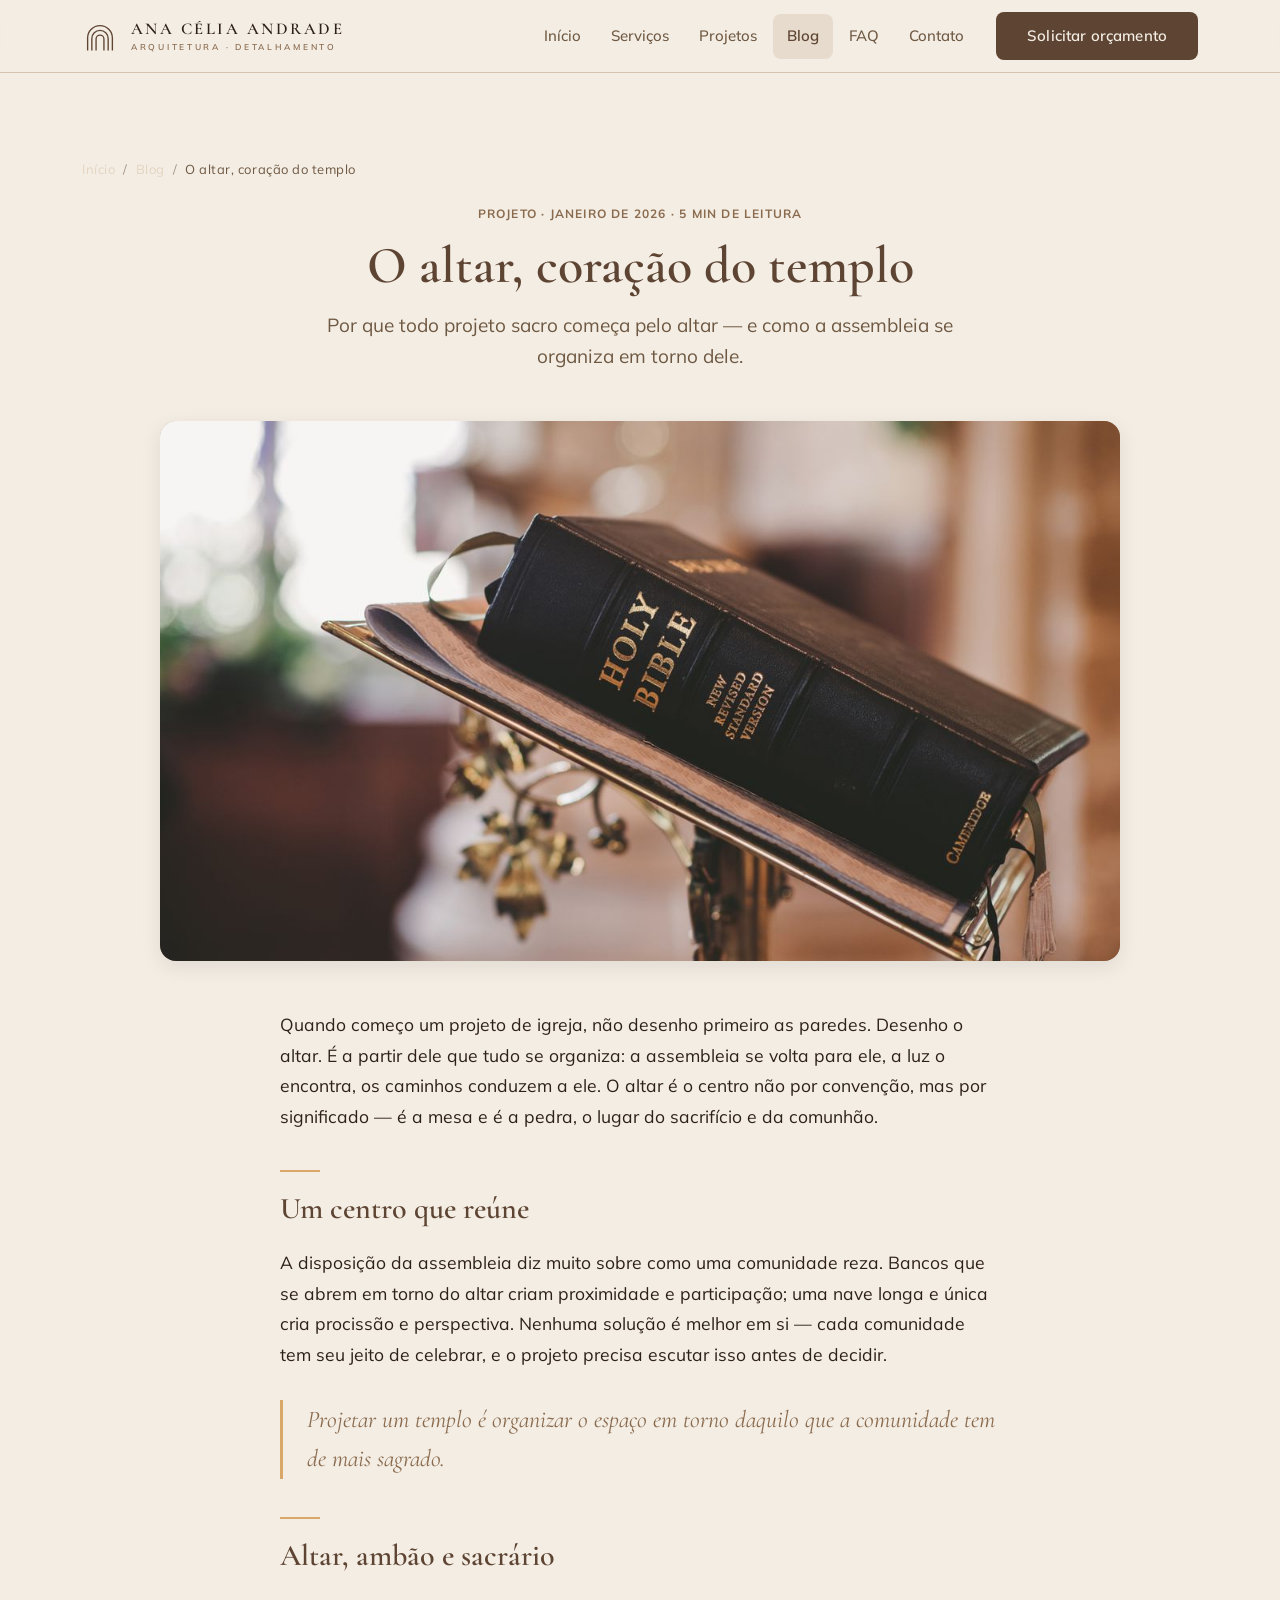
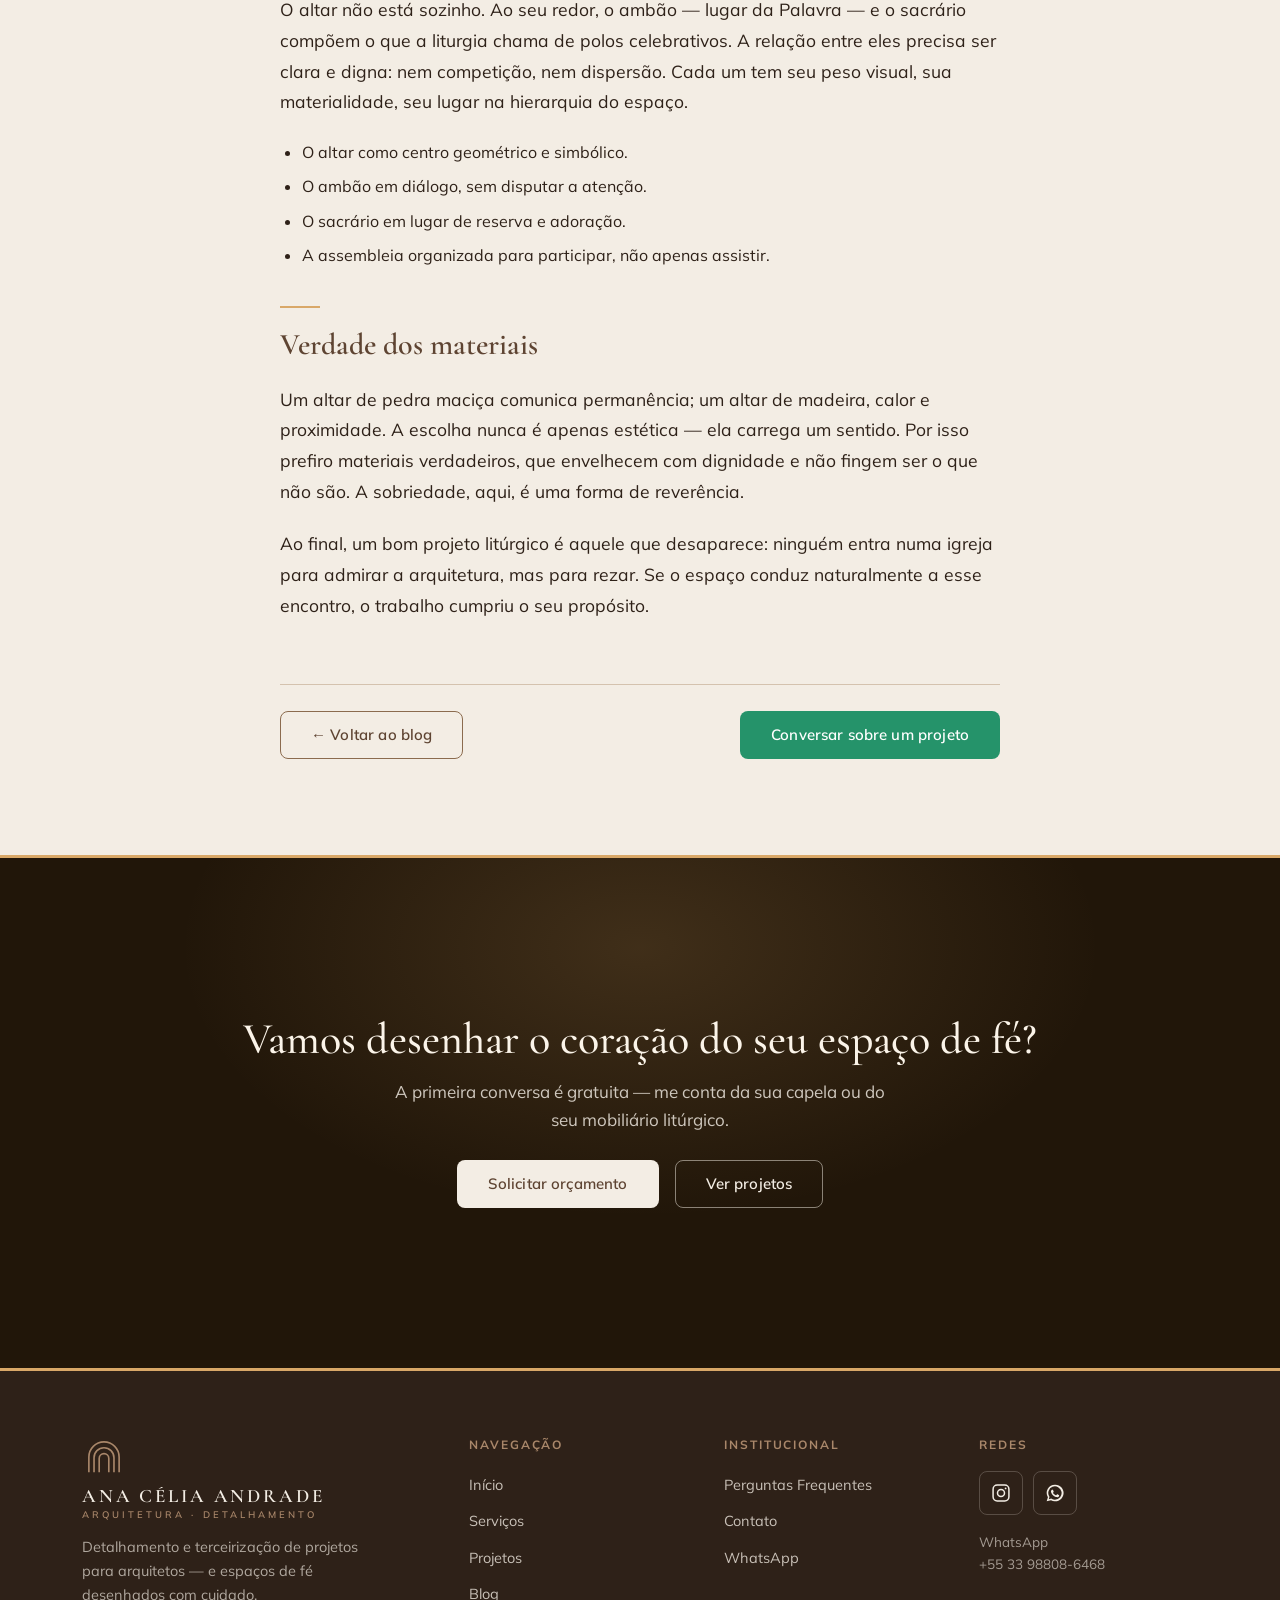
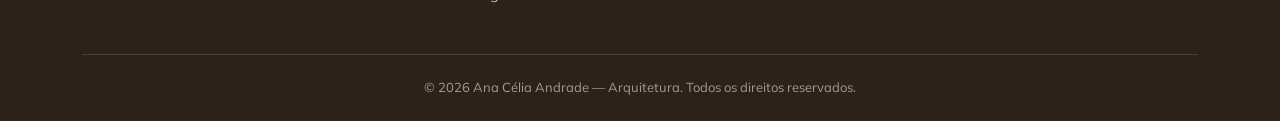
==== commit 9bbdc813: "Reposiciona marca e redesenha site (v2 — detalhamento + mescla clara/escura) Reposicionamento: de "e" ====
--- a/site/blog-altar-coracao.html
+++ b/site/blog-altar-coracao.html
@@ -5,9 +5,9 @@
 <meta name="viewport" content="width=device-width, initial-scale=1.0">
 <meta name="description" content="Por que todo projeto sacro começa pelo altar — e como a assembleia se organiza em torno dele.">
 <meta name="theme-color" content="#F3EDE4">
-<title>O altar, coração do templo — Blog · Ana Célia</title>
+<title>O altar, coração do templo — Blog · Ana Célia Andrade</title>
+<link rel="icon" type="image/svg+xml" href="assets/favicon.svg">
 <link rel="icon" type="image/png" sizes="32x32" href="assets/favicon-32.png">
-<link rel="icon" type="image/png" sizes="64x64" href="assets/favicon-64.png">
 <link rel="apple-touch-icon" href="assets/apple-touch-icon.png">
 <script>document.documentElement.classList.add('has-anim');</script>
 <link rel="preconnect" href="https://fonts.googleapis.com">
@@ -22,8 +22,8 @@
 <header class="site-header">
   <div class="wrap">
     <nav class="nav" aria-label="Navegação principal">
-      <a href="index.html" class="brand" aria-label="Ana Célia Andrade — Arquitetura, início">
-        <img src="assets/logo-dark.png" alt="Ana Célia Andrade — Arquitetura" class="brand-logo" width="90" height="72">
+      <a href="index.html" class="brand" aria-label="Ana Célia Andrade — Arquitetura e Detalhamento, início">
+        <span class="brand-mark"><svg class="bm-arcs" viewBox="0 0 64 56" fill="none" stroke="currentColor" stroke-width="2.4" aria-hidden="true"><path d="M10 54 V32 a22 22 0 0 1 44 0 V54"/><path d="M17.5 54 V33 a14.5 14.5 0 0 1 29 0 V54"/><path d="M25 54 V34 a7 7 0 0 1 14 0 V54"/></svg><span class="bm-txt"><span class="bm-name">Ana Célia Andrade</span><span class="bm-sub">Arquitetura · Detalhamento</span></span></span>
       </a>
       <button class="nav-toggle" id="navToggle" aria-expanded="false" aria-controls="navMenu" aria-label="Abrir menu de navegação">
         <svg class="icon-open" viewBox="0 0 24 24" fill="none" stroke="currentColor" stroke-width="2" stroke-linecap="round" aria-hidden="true"><line x1="3" y1="6" x2="21" y2="6"/><line x1="3" y1="12" x2="21" y2="12"/><line x1="3" y1="18" x2="21" y2="18"/></svg>
@@ -38,7 +38,7 @@
           <li><a class="nav-link" href="faq.html">FAQ</a></li>
           <li><a class="nav-link" href="contato.html">Contato</a></li>
         </ul>
-        <a href="contato.html" class="btn btn-primary nav-cta">Solicitar reunião</a>
+        <a href="contato.html" class="btn btn-primary nav-cta">Solicitar orçamento</a>
       </div>
     </nav>
   </div>
@@ -92,10 +92,10 @@
 
   <section class="cta-band" aria-label="Convite ao contato">
     <div class="wrap" data-stagger>
-      <h2 data-animate>Vamos desenhar o coração do seu templo?</h2>
-      <p data-animate>Agende uma conversa inicial gratuita e receba uma proposta personalizada para a sua comunidade.</p>
+      <h2 data-animate>Vamos desenhar o coração do seu espaço de fé?</h2>
+      <p data-animate>A primeira conversa é gratuita — me conta da sua capela ou do seu mobiliário litúrgico.</p>
       <div class="actions" data-animate>
-        <a href="contato.html" class="btn btn-on-dark">Solicitar reunião</a>
+        <a href="contato.html" class="btn btn-on-dark">Solicitar orçamento</a>
         <a href="projetos.html" class="btn btn-ghost-dark">Ver projetos</a>
       </div>
     </div>
@@ -106,8 +106,8 @@
   <div class="wrap">
     <div class="footer-top" data-stagger>
       <div class="footer-brand" data-animate>
-        <img src="assets/logo-light.png" alt="Ana Célia Andrade — Arquitetura" class="fb-logo" width="150" height="120">
-        <p>Espaços que elevam a alma, respeitam a tradição litúrgica e servem à comunidade por gerações.</p>
+        <span class="brand-mark vertical on-dark"><svg class="bm-arcs" viewBox="0 0 64 56" fill="none" stroke="currentColor" stroke-width="2.4" aria-hidden="true"><path d="M10 54 V32 a22 22 0 0 1 44 0 V54"/><path d="M17.5 54 V33 a14.5 14.5 0 0 1 29 0 V54"/><path d="M25 54 V34 a7 7 0 0 1 14 0 V54"/></svg><span class="bm-txt"><span class="bm-name">Ana Célia Andrade</span><span class="bm-sub">Arquitetura · Detalhamento</span></span></span>
+        <p>Detalhamento e terceirização de projetos para arquitetos — e espaços de fé desenhados com cuidado.</p>
       </div>
       <div class="footer-col" data-animate>
         <h4>Navegação</h4>
@@ -126,7 +126,7 @@
         <p style="margin-top:16px;color:rgba(243,237,228,.6);font-size:13.5px">WhatsApp<br>+55 33 98808-6468</p>
       </div>
     </div>
-    <div class="footer-bottom">© <span data-year>2025</span> Ana Célia — Arquitetura Sacra. Todos os direitos reservados.</div>
+    <div class="footer-bottom">© <span data-year>2026</span> Ana Célia Andrade — Arquitetura. Todos os direitos reservados.</div>
   </div>
 </footer>
 
--- a/site/assets/styles.css
+++ b/site/assets/styles.css
@@ -12,6 +12,10 @@
   --cafe-claro:#A9876A; --cafe:#8B6B4E;
   /* Contraste / texto */
   --cacau:#5E4432; --expresso:#2E2118; --texto-suave:#6F5942;
+  /* Redesign v2 — bloco escuro + acento dourado (ref. x.png) */
+  --expresso-deep:#211609; --expresso-deep-2:#2C1E12;
+  --dourado:#D9A868; --dourado-soft:#E7C79A;
+  --strip:rgba(29,19,10,.72);
 
   /* Semânticos */
   --bg:var(--linho); --bg-alt:var(--areia); --surface:var(--marfim);
@@ -79,12 +83,34 @@
 .brand{display:flex;align-items:center;padding:8px 0}
 .brand .brand-logo{height:58px;width:auto;display:block;transition:height .35s ease}
 .site-header.scrolled .brand-logo{height:46px}
+/* Marca "Portal" — arcos concêntricos + wordmark (Opção 3 aprovada) */
+.brand-mark{display:flex;align-items:center;gap:13px;line-height:1}
+.brand-mark .bm-arcs{width:36px;height:auto;flex:none;color:var(--cacau);transition:width .35s ease}
+.brand-mark .bm-txt{display:flex;flex-direction:column}
+.brand-mark .bm-name{font-family:'Cormorant Garamond',serif;font-weight:600;font-size:16.5px;letter-spacing:.15em;text-transform:uppercase;color:var(--expresso);white-space:nowrap;transition:font-size .35s ease}
+.brand-mark .bm-sub{font-family:'Mulish',sans-serif;font-weight:600;font-size:8.5px;letter-spacing:.32em;text-transform:uppercase;color:var(--cafe);margin-top:5px;white-space:nowrap}
+.site-header.scrolled .brand-mark .bm-arcs{width:30px}
+.site-header.scrolled .brand-mark .bm-name{font-size:15px}
+.brand-mark.on-dark .bm-arcs{color:var(--cafe-claro)}
+.brand-mark.on-dark .bm-name{color:var(--linho)}
+.brand-mark.on-dark .bm-sub{color:var(--cafe-claro)}
+.brand-mark.vertical{flex-direction:column;align-items:flex-start;gap:12px}
+.footer-brand .brand-mark .bm-arcs{width:44px}
+.footer-brand .brand-mark .bm-name{font-size:19px}
+.footer-brand .brand-mark .bm-sub{font-size:9.5px}
+@media(max-width:420px){
+  .brand-mark .bm-sub{display:none}
+  .brand-mark .bm-name{font-size:14.5px}
+}
 .nav-menu{display:flex;align-items:center;gap:8px}
-.nav-menu ul{display:flex;align-items:center;gap:2px;list-style:none}
-.nav-menu a.nav-link{position:relative;display:inline-block;font-weight:500;font-size:15px;color:var(--text-muted);padding:10px 14px;border-radius:var(--r-sm);transition:color .18s ease,background .18s ease}
-.nav-menu a.nav-link:hover{color:var(--cacau);background:var(--areia)}
+.nav-menu ul{position:relative;display:flex;align-items:center;gap:2px;list-style:none}
+.nav-menu a.nav-link{position:relative;z-index:1;display:inline-block;font-weight:500;font-size:15px;color:var(--text-muted);padding:10px 14px;border-radius:var(--r-sm);transition:color .22s ease}
+.nav-menu a.nav-link:hover,.nav-menu a.nav-link:focus-visible{color:var(--cacau)}
 .nav-menu a.nav-link[aria-current="page"]{color:var(--cacau);font-weight:600}
-.nav-menu a.nav-link[aria-current="page"]::after{content:"";position:absolute;left:14px;right:14px;bottom:4px;height:1.5px;background:var(--primary-soft)}
+/* Pílula deslizante (inspirada no vercel-navbar / ln-dev7) */
+.nav-pill{position:absolute;top:0;left:0;z-index:0;border-radius:var(--r-sm);background:var(--areia);opacity:0;pointer-events:none;will-change:transform,width;transition:transform .42s cubic-bezier(.22,1,.36,1),width .42s cubic-bezier(.22,1,.36,1),height .42s cubic-bezier(.22,1,.36,1),opacity .3s ease}
+.nav-pill.is-on{opacity:1}
+.nav-pill.no-anim{transition:none}
 .nav-cta{margin-left:10px}
 .nav-toggle{display:none;align-items:center;justify-content:center;width:46px;height:46px;background:transparent;border:1px solid var(--border);border-radius:var(--r-sm);cursor:pointer;color:var(--cacau)}
 .nav-toggle svg{width:22px;height:22px}
@@ -102,6 +128,12 @@
 .hero .eyebrow::before,.hero .eyebrow::after{background:var(--cafe-claro)}
 .hero h1{font-family:'Cormorant Garamond',serif;font-weight:500;font-size:clamp(46px,8vw,86px);line-height:1.0;letter-spacing:-.01em;color:#FBF6EE;margin:0 auto 24px;max-width:16ch;text-shadow:0 2px 24px rgba(20,12,6,.4)}
 .hero h1 em{font-style:italic;font-weight:500;color:#EBC9A3;display:block}
+/* Palavra rotativa da hero (inspirada no animated-hero / tommyjepsen) */
+.hero-title .ht-lead{display:block}
+.word-rotator{position:relative;display:block;height:1.06em;margin-top:.05em;overflow:visible}
+.word-rotator .wr-word{position:absolute;left:0;right:0;top:0;font-style:italic;font-weight:500;color:#EBC9A3;white-space:nowrap;text-align:center;opacity:0;transform:translateY(.55em);filter:blur(7px);transition:transform .7s cubic-bezier(.22,1,.36,1),opacity .55s ease,filter .55s ease}
+.word-rotator .wr-word.is-active{opacity:1;transform:translateY(0);filter:blur(0)}
+.word-rotator .wr-word.is-leaving{opacity:0;transform:translateY(-.55em);filter:blur(7px)}
 .hero p.subtitle{max-width:620px;margin:0 auto 36px;color:#F0E7DA;font-size:clamp(17px,2.2vw,20px);font-weight:400;text-shadow:0 1px 12px rgba(20,12,6,.45)}
 .hero .actions{display:flex;justify-content:center;gap:16px;flex-wrap:wrap}
 .hero-scroll{position:absolute;left:50%;bottom:22px;transform:translateX(-50%);z-index:1;color:#EAD9C3;font-size:11px;letter-spacing:.22em;text-transform:uppercase;display:flex;flex-direction:column;align-items:center;gap:8px;opacity:.9}
@@ -296,7 +328,7 @@
 .cta-band .actions{display:flex;gap:16px;justify-content:center;flex-wrap:wrap}
 
 /* ---- Rodapé ---- */
-.site-footer{background:var(--expresso);color:var(--linho)}
+.site-footer{background:var(--expresso);color:var(--linho);border-top:3px solid var(--dourado)}
 .footer-top{display:grid;grid-template-columns:1.6fr 1fr 1fr 1fr;gap:36px;padding:var(--s-16) 0 var(--s-12)}
 .footer-brand .fb-logo{height:78px;width:auto;display:block;margin-bottom:4px}
 .footer-brand p{color:rgba(243,237,228,.66);font-size:14.5px;max-width:34ch;margin-top:16px}
@@ -322,7 +354,7 @@
 html.has-anim .rv-split.rv-armed{opacity:1}
 .rv-word{display:inline-block;opacity:0;transform:translateY(.85em);filter:blur(14px);transition:opacity .72s var(--ease),transform .72s var(--ease),filter .72s var(--ease);transition-delay:calc(var(--base,0ms) + var(--wi,0)*72ms);will-change:opacity,transform,filter}
 .rv-split.rv-in .rv-word{opacity:1;transform:none;filter:blur(0)}
-.hero h1.rv-split,.page-hero h1.rv-split{--base:200ms}
+.hero h1.rv-split,.page-hero h1.rv-split,.hero .ht-lead.rv-split{--base:200ms}
 /* Image mask reveal — cortina em arco */
 .project-img::before,.about-figure .frame::before,.post-thumb::before{content:"";position:absolute;inset:0;z-index:3;background:var(--areia);transform:translateY(0);transition:transform .8s var(--ease);transition-delay:var(--d,0ms)}
 .post-thumb{position:relative}
@@ -347,7 +379,8 @@
   .nav-menu.open{transform:translateY(0);opacity:1;visibility:visible}
   .nav-menu ul{flex-direction:column;align-items:stretch;gap:2px;width:100%}
   .nav-menu a.nav-link{padding:14px 12px;font-size:16px}
-  .nav-menu a.nav-link[aria-current="page"]::after{display:none}
+  .nav-menu a.nav-link[aria-current="page"]{background:var(--areia);border-radius:var(--r-sm)}
+  .nav-pill{display:none}
   .nav-cta{margin:12px 0 0}
   .nav-cta .btn{width:100%}
   .reasons-grid{grid-template-columns:1fr}
@@ -387,3 +420,223 @@
   html.has-anim .rv-split{opacity:1 !important}
   .project-img::before,.about-figure .frame::before,.post-thumb::before{display:none !important}
 }
+
+/* ===================================================================
+   REDESIGN v2 — Home (mescla claro/escuro, acento dourado)
+   Classes dedicadas da home; não afetam páginas internas.
+   =================================================================== */
+
+/* ---- 1 · Hero (full-bleed) ---- */
+.hero{min-height:100svh}
+.hero .subtitle-sub{display:block;margin:14px auto 0;max-width:56ch;color:#E7D9C6;font-size:14.5px;letter-spacing:.02em;opacity:.92}
+
+/* ---- 2 · Bloco escuro contínuo (Apresentação + Por que) ---- */
+.dark-block{position:relative;background:var(--expresso-deep);color:#F0E6D8;overflow:hidden}
+.dark-block::before{content:"";position:absolute;top:-20%;left:50%;transform:translateX(-50%);width:120%;height:70%;background:radial-gradient(ellipse at center,rgba(217,168,104,.16),transparent 62%);pointer-events:none;z-index:0}
+.dark-block > .wrap{position:relative;z-index:1}
+
+/* 2a · Apresentação com photo-swap */
+.intro-grid{display:grid;grid-template-columns:0.92fr 1.08fr;gap:var(--s-16);align-items:center;padding:var(--s-24) 0 var(--s-16)}
+.intro-figure{position:relative}
+.intro-photo{position:relative;border-radius:260px 260px 20px 20px;overflow:hidden;aspect-ratio:4/5;border:1px solid rgba(217,168,104,.35);box-shadow:0 30px 70px rgba(0,0,0,.4);background:var(--expresso-deep-2)}
+.intro-photo .ph{position:absolute;inset:0;width:100%;height:100%;object-fit:cover;object-position:center 32%;opacity:0;transition:opacity .6s var(--ease),transform 6s ease;transform:scale(1.04)}
+.intro-photo .ph.is-active{opacity:1;transform:scale(1)}
+.intro-figure::after{content:"";position:absolute;right:-16px;bottom:34px;width:96px;height:96px;border:1.5px solid var(--dourado);border-radius:120px 120px 0 0;z-index:-1}
+.intro-thumbs{display:flex;gap:12px;margin-top:20px;justify-content:center}
+.intro-thumbs button{width:60px;height:60px;border-radius:50%;overflow:hidden;border:2px solid transparent;padding:0;cursor:pointer;background:none;transition:border-color .25s ease,transform .25s ease;opacity:.7}
+.intro-thumbs button img{width:100%;height:100%;object-fit:cover;object-position:center 30%}
+.intro-thumbs button:hover{transform:translateY(-3px);opacity:1}
+.intro-thumbs button.is-active{border-color:var(--dourado);opacity:1}
+.intro-body .eyebrow{color:var(--dourado)}
+.intro-body .eyebrow::before,.intro-body .eyebrow::after{background:var(--dourado)}
+.intro-body h2{font-family:'Cormorant Garamond',serif;font-weight:600;font-size:clamp(32px,4.2vw,46px);color:#FBF4E9;line-height:1.05;margin:16px 0 22px}
+.intro-body p{color:#DCCDB9;font-size:17px;line-height:1.7;margin-bottom:18px;max-width:56ch}
+.intro-stats{display:flex;gap:40px;margin:4px 0 26px;flex-wrap:wrap}
+.intro-stats .is-item{display:flex;flex-direction:column;gap:3px}
+.intro-stats .is-num{font-family:'Cormorant Garamond',serif;font-weight:600;font-size:34px;line-height:1;color:var(--dourado)}
+.intro-stats .is-label{font-size:12.5px;letter-spacing:.02em;color:#CDBEA9}
+.intro-body .btn{margin-top:0}
+
+/* 2b · Por que trabalhar comigo — colunas numeradas douradas */
+.why{padding:var(--s-12) 0 var(--s-24);border-top:1px solid rgba(217,168,104,.16)}
+.why-head{text-align:center;max-width:640px;margin:0 auto var(--s-12)}
+.why-head .eyebrow{color:var(--dourado);justify-content:center}
+.why-head .eyebrow::before,.why-head .eyebrow::after{background:var(--dourado)}
+.why-head h2{font-family:'Cormorant Garamond',serif;font-weight:600;font-size:clamp(28px,3.6vw,40px);color:#FBF4E9;line-height:1.1;margin-top:12px}
+.why-grid{display:grid;grid-template-columns:repeat(4,1fr);gap:34px}
+.why-col{position:relative;padding-top:22px}
+.why-col::before{content:"";position:absolute;top:0;left:0;width:46px;height:2px;background:var(--dourado)}
+.why-col .wc-num{font-family:'Cormorant Garamond',serif;font-weight:600;font-size:26px;color:var(--dourado);display:block;margin-bottom:10px}
+.why-col h3{font-family:'Cormorant Garamond',serif;font-weight:600;font-size:22px;color:#FBF4E9;line-height:1.15;margin-bottom:10px}
+.why-col p{color:#CDBEA9;font-size:14.5px;line-height:1.6}
+
+/* ---- 3 · O que entrego — bento grid ---- */
+.bento-sec{padding:var(--s-24) 0}
+.bento-head{display:flex;justify-content:space-between;align-items:flex-end;gap:24px;flex-wrap:wrap;margin-bottom:var(--s-12)}
+.bento-head h2{font-family:'Cormorant Garamond',serif;font-weight:600;font-size:clamp(30px,4vw,44px);color:var(--cacau);line-height:1.05}
+.bento-head p{color:var(--text-muted);max-width:42ch;font-size:16px}
+.bento{display:grid;grid-template-columns:repeat(4,1fr);grid-auto-rows:180px;gap:16px}
+.bento-cell{position:relative;border-radius:var(--r-lg);overflow:hidden;border:1px solid var(--border);padding:26px;display:flex;flex-direction:column;justify-content:flex-end;isolation:isolate;transition:transform .3s var(--ease),box-shadow .3s var(--ease)}
+.bento-cell:hover{transform:translateY(-4px);box-shadow:var(--sh-lg)}
+.bento-cell.wide{grid-column:span 2}
+.bento-cell.tall{grid-row:span 2}
+.bento-cell .bg{position:absolute;inset:0;z-index:-2;width:100%;height:100%;object-fit:cover;transition:transform .5s var(--ease)}
+.bento-cell:hover .bg{transform:scale(1.06)}
+.bento-cell.has-photo::after{content:"";position:absolute;inset:0;z-index:-1;background:linear-gradient(to top,rgba(33,22,9,.86) 8%,rgba(33,22,9,.34) 55%,rgba(33,22,9,.12))}
+.bento-cell.has-photo{color:var(--linho)}
+.bento-cell.has-photo h3{color:#FBF4E9}
+.bento-cell.has-photo p{color:rgba(243,237,228,.82)}
+.bento-cell.solid{background:var(--surface)}
+.bento-cell.solid-cacau{background:linear-gradient(150deg,var(--cafe),var(--cacau));color:var(--linho)}
+.bento-cell.solid-cacau h3{color:#FBF4E9}
+.bento-cell.solid-cacau p{color:rgba(243,237,228,.8)}
+.bento-cell.solid-gold{background:linear-gradient(150deg,var(--dourado-soft),var(--dourado));color:var(--expresso)}
+.bento-cell .spot{position:absolute;inset:0;z-index:-1;opacity:0;background:radial-gradient(220px circle at var(--mx,50%) var(--my,50%),rgba(217,168,104,.25),transparent 70%);transition:opacity .3s ease}
+.bento-cell:hover .spot{opacity:1}
+.bento-cell h3{font-family:'Cormorant Garamond',serif;font-weight:600;font-size:23px;color:var(--cacau);line-height:1.12;margin-bottom:6px}
+.bento-cell p{font-size:14px;line-height:1.5;color:var(--text-muted)}
+.bento-cell .bc-tag{position:absolute;top:20px;left:26px;font-family:'Mulish';font-weight:700;font-size:10.5px;letter-spacing:.16em;text-transform:uppercase;opacity:.7}
+
+/* ---- 4 · Meu jeito de trabalhar — citação + cards ---- */
+.approach{background:var(--bg-alt);border-top:1px solid var(--border);border-bottom:1px solid var(--border)}
+.approach .wrap{padding:var(--s-16) 32px}
+.approach-grid{display:grid;grid-template-columns:.82fr 1.18fr;gap:var(--s-16);align-items:stretch}
+.approach-figure{position:relative;min-height:340px;border-radius:220px 220px 16px 16px;overflow:hidden;border:1px solid var(--border-strong);box-shadow:var(--sh-lg);background:var(--latte)}
+.approach-figure::after{content:"";position:absolute;left:16px;top:16px;right:16px;bottom:16px;border:1px solid rgba(217,168,104,.55);border-radius:200px 200px 8px 8px;pointer-events:none;z-index:2}
+.approach-figure img{width:100%;height:100%;object-fit:cover;object-position:center 42%}
+.approach-body{display:flex;flex-direction:column;justify-content:center;gap:28px}
+.approach-quote .eyebrow{margin-bottom:16px}
+.approach-quote .qmark{font-family:'Cormorant Garamond',serif;font-size:66px;line-height:.2;color:var(--dourado);display:block;height:30px}
+.approach-quote blockquote{font-family:'Cormorant Garamond',serif;font-weight:500;font-style:italic;font-size:clamp(24px,3.3vw,38px);line-height:1.22;color:var(--cacau);max-width:24ch;margin:0 0 16px}
+.approach-quote cite{display:block;font-family:'Mulish';font-style:normal;font-weight:600;font-size:12px;letter-spacing:.2em;text-transform:uppercase;color:var(--primary)}
+.approach-cards{display:grid;grid-template-columns:repeat(3,1fr);gap:16px}
+.ap-card{background:var(--surface);border:1px solid var(--border);border-radius:var(--r-md);padding:22px 20px;transition:transform .25s var(--ease),box-shadow .25s var(--ease),border-color .25s ease}
+.ap-card:hover{transform:translateY(-4px);box-shadow:var(--sh-md);border-color:var(--border-strong)}
+.ap-card .ic{display:inline-flex;align-items:center;justify-content:center;width:42px;height:42px;border-radius:10px;background:linear-gradient(150deg,var(--dourado-soft),var(--dourado));color:var(--expresso);margin-bottom:14px}
+.ap-card .ic svg{width:22px;height:22px}
+.ap-card h3{font-family:'Cormorant Garamond',serif;font-weight:600;font-size:20px;color:var(--cacau);margin-bottom:6px}
+.ap-card p{font-size:13.5px;line-height:1.55;color:var(--text-muted)}
+
+/* ---- 5 · Projetos — galeria em marquee ---- */
+.gallery-sec{padding:var(--s-24) 0 var(--s-12);overflow:hidden}
+.gallery-head{max-width:var(--maxw);margin:0 auto var(--s-12);padding:0 32px;display:flex;justify-content:space-between;align-items:flex-end;gap:24px;flex-wrap:wrap}
+.gallery-head h2{font-family:'Cormorant Garamond',serif;font-weight:600;font-size:clamp(30px,4.4vw,48px);color:var(--cacau);line-height:1.02}
+.gallery-head p{color:var(--text-muted);max-width:38ch;font-size:16px}
+.marquee{position:relative;display:flex;gap:20px;width:max-content;will-change:transform}
+.marquee.row2{margin-top:20px}
+.mq-viewport{cursor:grab}
+.mq-viewport.dragging{cursor:grabbing}
+.mq-item{position:relative;width:320px;height:230px;border-radius:var(--r-lg);overflow:hidden;flex:none;border:1px solid var(--border)}
+.mq-item img{width:100%;height:100%;object-fit:cover;transition:transform .5s var(--ease)}
+.mq-item:hover img{transform:scale(1.06)}
+.mq-item .cat{position:absolute;top:14px;left:14px;background:rgba(33,22,9,.72);color:var(--dourado-soft);font-family:'Mulish';font-weight:700;font-size:10.5px;letter-spacing:.14em;text-transform:uppercase;padding:6px 12px;border-radius:999px;backdrop-filter:blur(4px)}
+.mq-item .mq-title{position:absolute;left:16px;bottom:14px;right:16px;color:#FBF4E9;font-family:'Cormorant Garamond',serif;font-weight:600;font-size:20px;text-shadow:0 2px 12px rgba(0,0,0,.6)}
+.mq-item.has-grad::after{content:"";position:absolute;inset:0;background:linear-gradient(to top,rgba(33,22,9,.7),transparent 55%);z-index:0}
+.mq-item.has-grad .cat,.mq-item.has-grad .mq-title{z-index:1}
+.mq-block{width:210px;height:230px;border-radius:var(--r-lg);flex:none;display:flex;align-items:flex-end;padding:22px;font-family:'Cormorant Garamond',serif;font-style:italic;font-size:22px;line-height:1.15}
+.mq-block.gold{background:linear-gradient(150deg,var(--dourado-soft),var(--dourado));color:var(--expresso)}
+.mq-block.sand{background:var(--areia);color:var(--cacau)}
+.mq-block.cacau{background:linear-gradient(150deg,var(--cafe),var(--cacau));color:var(--linho)}
+.gallery-foot{text-align:center;margin-top:var(--s-8)}
+
+/* ---- 6 · CTA final — card com foto ---- */
+.cta-showcase{padding:var(--s-8) 0 var(--s-24)}
+.cta-card{position:relative;display:grid;grid-template-columns:1.1fr .9fr;background:var(--expresso-deep);border:1px solid rgba(217,168,104,.4);border-radius:var(--r-xl);overflow:hidden;box-shadow:0 30px 70px rgba(20,12,6,.28)}
+.cta-card::before{content:"";position:absolute;top:-30%;left:-10%;width:60%;height:120%;background:radial-gradient(ellipse,rgba(217,168,104,.18),transparent 65%);pointer-events:none}
+.cta-card .cc-body{position:relative;z-index:1;padding:clamp(32px,5vw,60px)}
+.cta-card .eyebrow{color:var(--dourado)}
+.cta-card .eyebrow::before{background:var(--dourado)}
+.cta-card h2{font-family:'Cormorant Garamond',serif;font-weight:600;font-size:clamp(28px,3.8vw,44px);color:#FBF4E9;line-height:1.08;margin:16px 0 16px}
+.cta-card p{color:#DCCDB9;font-size:16.5px;line-height:1.65;max-width:44ch;margin-bottom:28px}
+.cta-card .actions{display:flex;gap:14px;flex-wrap:wrap}
+.cta-card .cc-media{position:relative;min-height:340px}
+.cta-card .cc-media img{position:absolute;inset:0;width:100%;height:100%;object-fit:cover;object-position:center 30%}
+.cta-card .cc-media::after{content:"";position:absolute;inset:0;background:linear-gradient(105deg,var(--expresso-deep) 2%,transparent 40%)}
+
+/* ---- Responsivo do redesign ---- */
+@media(max-width:900px){
+  .intro-grid{grid-template-columns:1fr;gap:var(--s-12);max-width:560px;margin:0 auto}
+  .intro-figure{order:-1;max-width:400px;margin:0 auto}
+  .why-grid{grid-template-columns:repeat(2,1fr);gap:28px}
+  .bento{grid-template-columns:repeat(2,1fr)}
+  .bento-cell.wide{grid-column:span 2}
+  .approach-grid{grid-template-columns:1fr;gap:var(--s-8);max-width:540px;margin:0 auto}
+  .approach-figure{order:-1;min-height:280px}
+  .cta-card{grid-template-columns:1fr}
+  .cta-card .cc-media{min-height:260px;order:-1}
+  .cta-card .cc-media::after{background:linear-gradient(0deg,var(--expresso-deep) 2%,transparent 46%)}
+}
+@media(max-width:560px){
+  .why-grid{grid-template-columns:1fr;gap:24px;max-width:360px;margin:0 auto}
+  .bento{grid-template-columns:1fr;grid-auto-rows:170px}
+  .bento-cell.wide,.bento-cell.tall{grid-column:auto;grid-row:auto}
+  .gallery-head,.bento-head{flex-direction:column;align-items:flex-start}
+  .mq-item{width:260px;height:190px}
+  .mq-block{width:150px;height:190px;font-size:18px}
+  .intro-stats{gap:28px}
+  .approach-cards{grid-template-columns:1fr}
+}
+@media(prefers-reduced-motion:reduce){
+  .marquee{transform:none !important;animation:none !important}
+  .mq-viewport{overflow-x:auto}
+  .intro-photo .ph{transition:opacity .3s ease}
+}
+
+/* ===================================================================
+   REDESIGN v2 — refinamentos das páginas internas (dourado + mescla)
+   Vêm por último para vencer empates de cascata sobre as classes base.
+   =================================================================== */
+
+/* page-hero: acento dourado + glow quente no overlay */
+.page-hero .eyebrow{color:var(--dourado-soft)}
+.page-hero .eyebrow::before,.page-hero .eyebrow::after{background:var(--dourado)}
+.page-hero-media::after{background:linear-gradient(180deg,rgba(33,22,9,.56),rgba(33,22,9,.74)),radial-gradient(120% 82% at 50% 24%,rgba(217,168,104,.16),transparent 64%)}
+
+/* reason cards (servicos): acento e ícone dourados */
+.reason::before{background:var(--dourado)}
+.reason .num{color:var(--dourado)}
+.reason .icon{background:linear-gradient(150deg,var(--dourado-soft),var(--dourado));color:var(--expresso)}
+
+/* passos do método: número dourado no hover */
+.step:hover .st-num{background:var(--dourado);color:var(--expresso);border-color:var(--dourado)}
+
+/* project-card: categoria em pílula, dourada no hover */
+.project-body .cat{display:inline-block;background:var(--areia);color:var(--cacau);padding:5px 12px;border-radius:999px;font-size:10.5px;letter-spacing:.12em;margin-bottom:6px;transition:background .25s ease,color .25s ease}
+.project-card:hover .project-body .cat{background:linear-gradient(150deg,var(--dourado-soft),var(--dourado))}
+
+/* blog: meta com filete dourado */
+.post-meta{color:var(--cafe)}
+.post-card .post-meta::before{content:"";display:inline-block;width:16px;height:1.5px;background:var(--dourado);vertical-align:middle;margin-right:9px}
+
+/* artigo: citação com barra dourada + drop rule no h2 */
+.article-body blockquote{border-left-color:var(--dourado);color:var(--cafe)}
+.article-body h2{position:relative;padding-top:14px}
+.article-body h2::before{content:"";position:absolute;top:0;left:0;width:40px;height:2px;background:var(--dourado)}
+
+/* FAQ: ícone dourado + estado ativo destacado */
+.faq-icon{color:var(--dourado)}
+.faq-item{transition:background .25s ease;padding:0 14px;margin:0 -14px;border-radius:var(--r-sm)}
+.faq-q[aria-expanded="true"]{color:var(--cacau)}
+.faq-item:has(.faq-q[aria-expanded="true"]){background:var(--marfim)}
+
+/* CTA-band (páginas internas): escuro profundo + brilho e strip dourada */
+.cta-band{position:relative;background:var(--expresso-deep);overflow:hidden}
+.cta-band::before{content:"";position:absolute;top:-42%;left:50%;transform:translateX(-50%);width:82%;height:120%;background:radial-gradient(ellipse at center,rgba(217,168,104,.17),transparent 62%);pointer-events:none}
+.cta-band::after{content:"";position:absolute;top:0;left:0;right:0;height:3px;background:var(--dourado)}
+.cta-band .wrap{position:relative;z-index:1}
+.cta-band h2{color:#FBF4E9}
+
+/* Painel de contato escuro (info à esquerda) */
+.contact-panel{background:var(--expresso-deep);color:#F0E6D8;border-radius:var(--r-xl);padding:clamp(28px,4vw,44px);position:relative;overflow:hidden}
+.contact-panel::before{content:"";position:absolute;top:-30%;left:-10%;width:70%;height:120%;background:radial-gradient(ellipse,rgba(217,168,104,.16),transparent 64%);pointer-events:none}
+.contact-panel > *{position:relative;z-index:1}
+.contact-panel .eyebrow{color:var(--dourado)}
+.contact-panel .eyebrow::before,.contact-panel .eyebrow::after{background:var(--dourado)}
+.contact-panel h2{color:#FBF4E9}
+.contact-panel .contact-copy p{color:#DCCDB9}
+.contact-panel .contact-list li{color:#EADDCB}
+.contact-panel .contact-list .ci{background:rgba(217,168,104,.16);color:var(--dourado-soft)}
+.contact-panel .contact-list li a:hover .ci{background:var(--dourado);color:var(--expresso)}
+.contact-panel .contact-list li a:hover b{color:#fff}
+.contact-panel .contact-list b{color:#FBF4E9}
+.contact-panel .contact-list span{color:#C2AD92}
